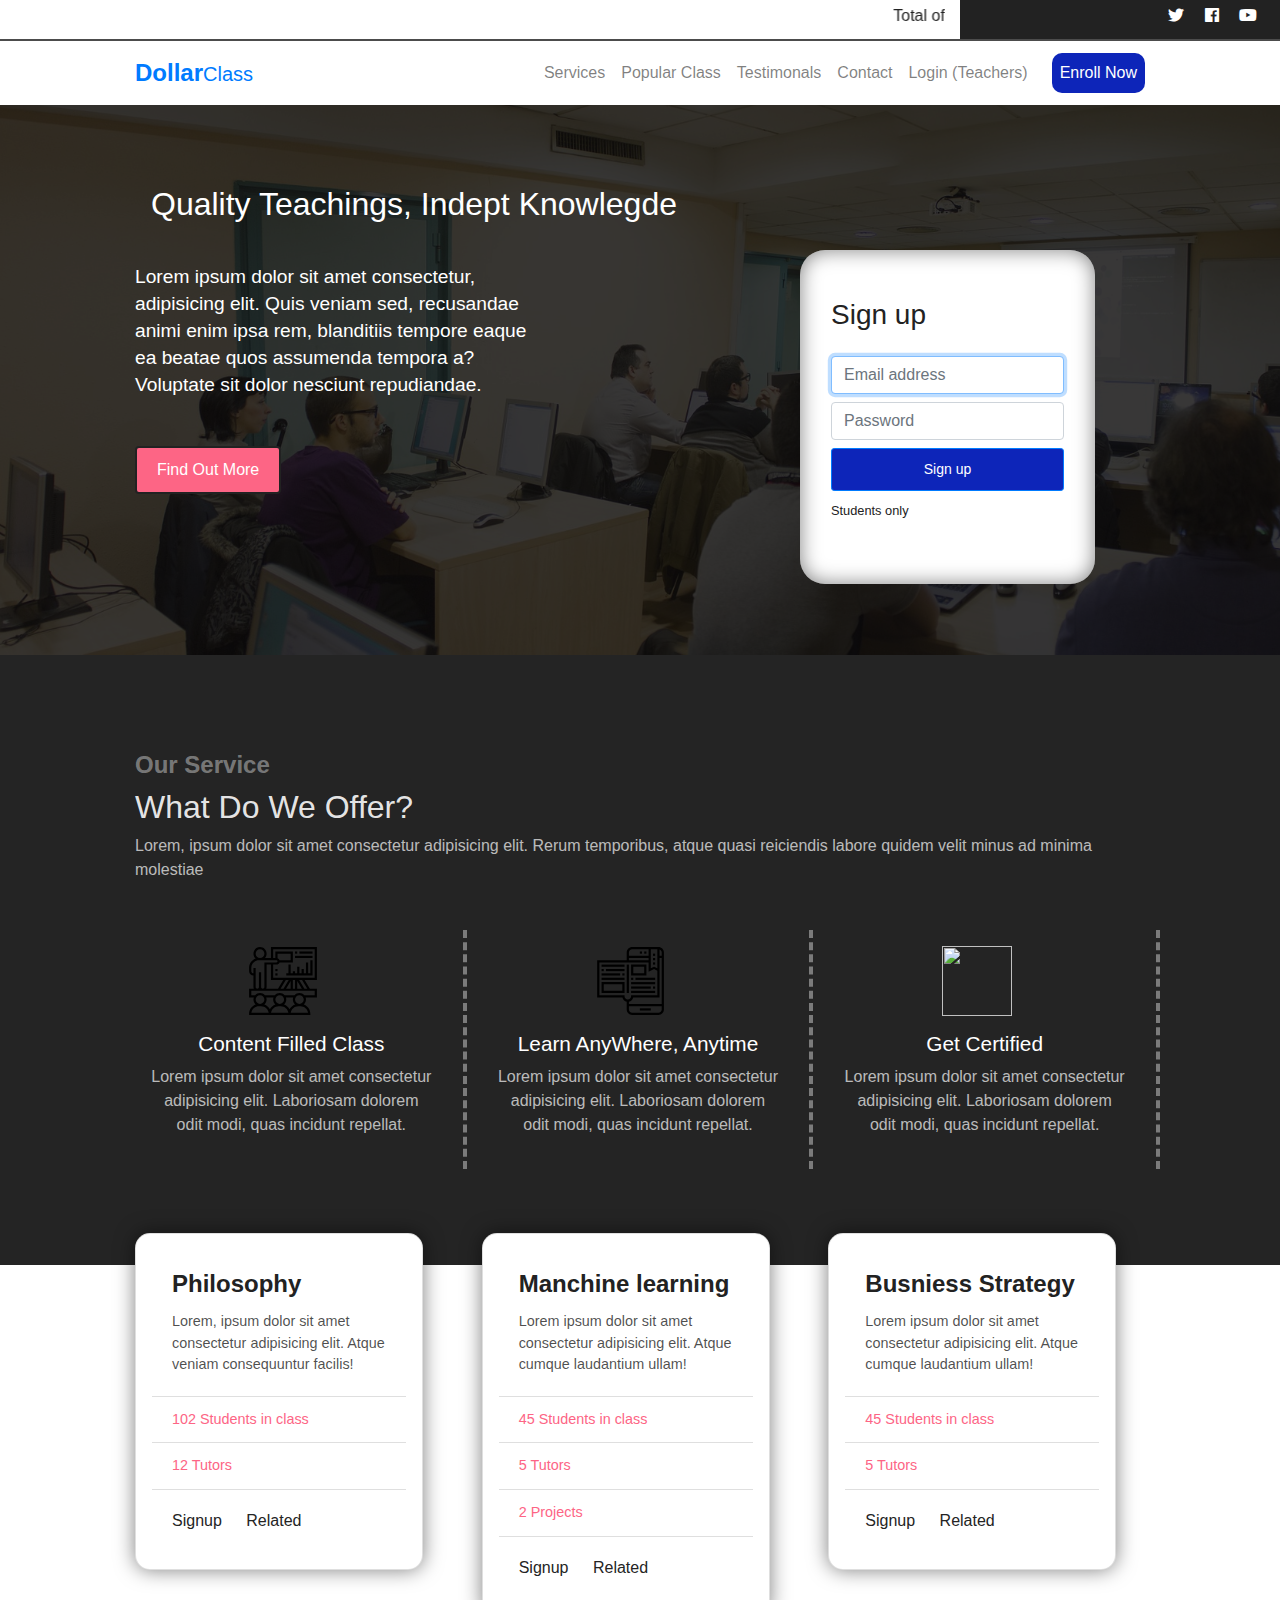
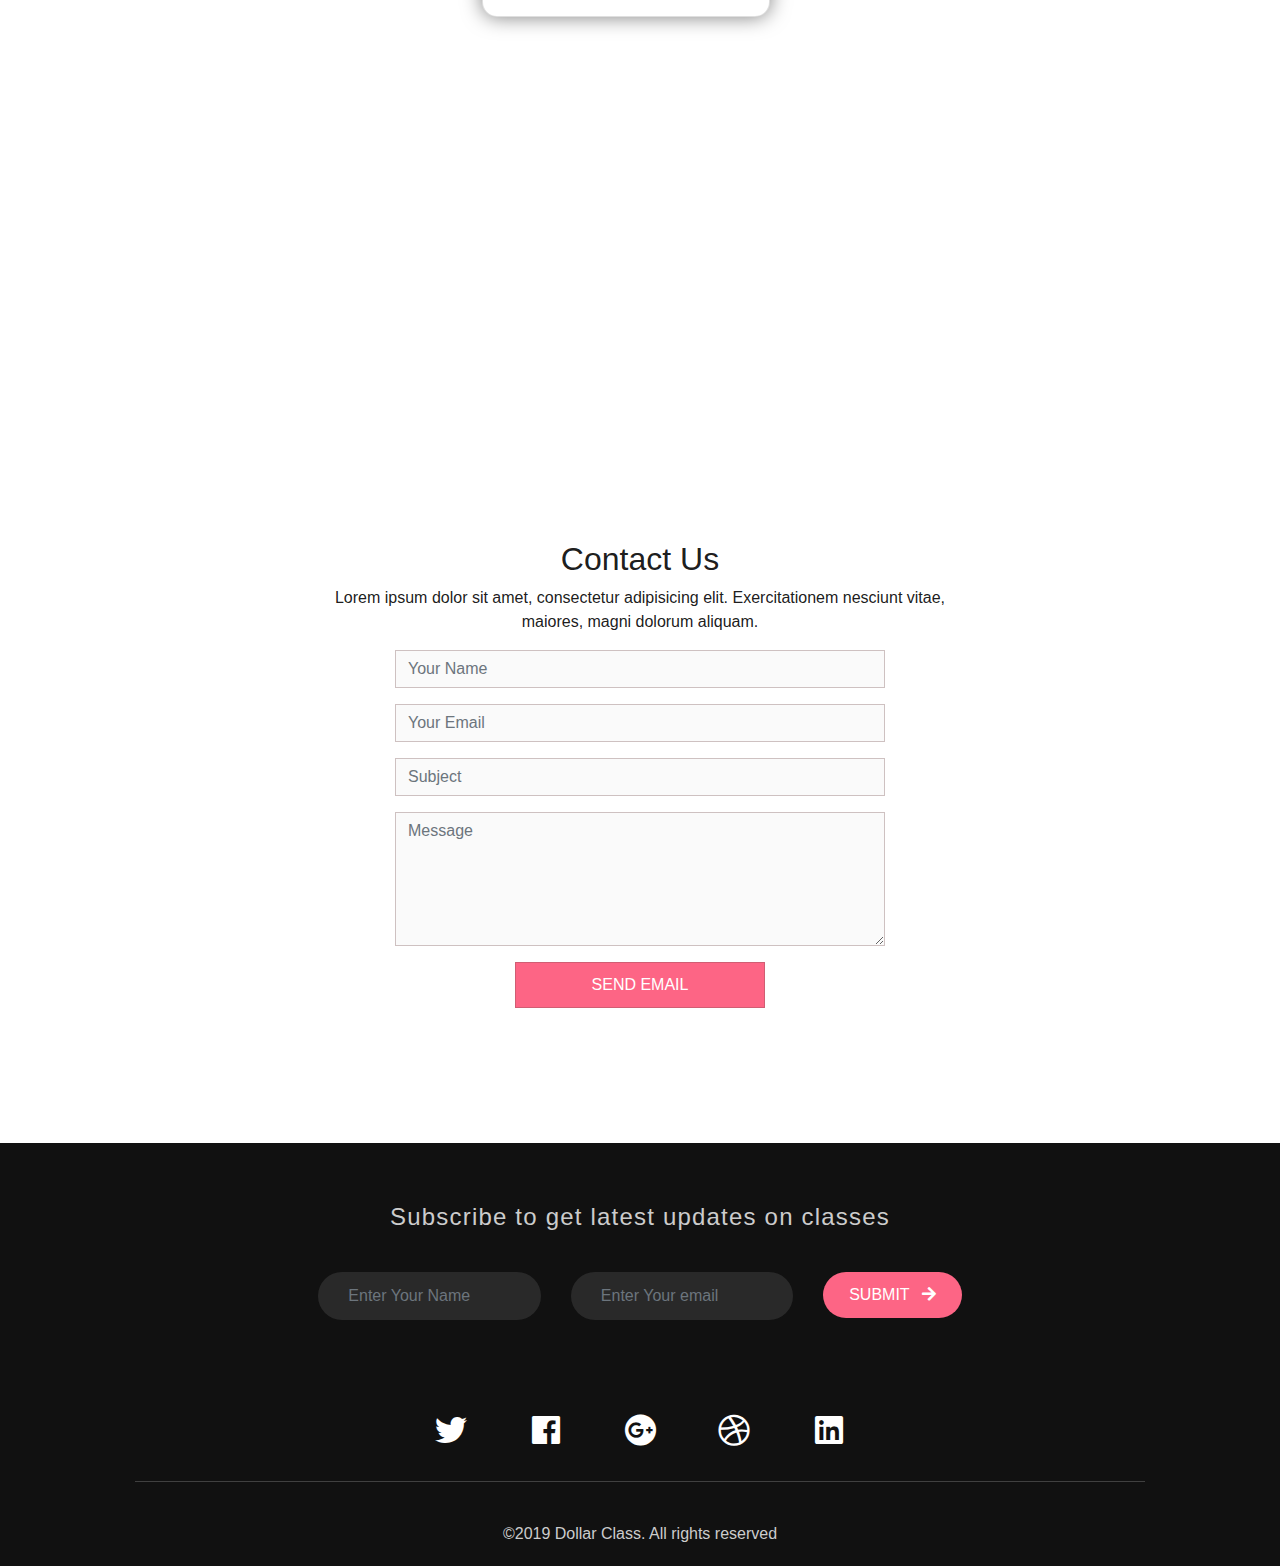
==== index.html @ 54c17128 "Complete" ====
<!DOCTYPE html>
<html lang="en">

<head>
	<meta charset="UTF-8">
	<meta name="viewport" content="width=device-width, initial-scale=1.0">
	<meta http-equiv="X-UA-Compatible" content="ie=edge">
	<title>Team Dollar | Home</title>
	<!-- Font Awesome -->
	<link rel="stylesheet" href="./assets/vendor/fontawesome-free/css/all.min.css">
	<!-- Bootstrap -->
	<link rel="stylesheet" href="./assets/vendor/bootstrap/css/bootstrap.css">
	<!-- Custom Style -->
	<link rel="stylesheet" href="./assets/css/styles.css">
</head>

<body>

	<!-- Feature Section -->
	<div id="features">
		<div class="container-fluid">
			<div class="row">
				<div class="d-none d-md-inline col-md-9 py-1">
					<marquee direction="rtl">
						Total of <span class="figures">1,239,864 </span>students are learning here, you can <a
							href="students/index.php">join</a>
						them.

						Over <span class="figures">100,000</span> Class available on this new yet fast grow Platform
					</marquee>
				</div>
				<div class="d-none d-md-inline col-md-3 text-right features-icons-group py-1">
					<a href="#"><i class="features-icons fab fa-twitter"></i></a>
					<a href="#"><i class="features-icons fab fa-facebook"></i></a>
					<a href="#"> <i class="features-icons fab fa-youtube"></i></a>
				</div>
			</div>
		</div>
	</div>
	<!-- Navigation -->
	<nav id="topMenu" class="navbar navbar-expand-lg py-2 navbar-light fixed-top">
		<div class="container">
			<div class="navbar-brand js-scroll-trigger">
				<a href="#"><b>Dollar</b>Class</a>
			</div>
			<button class="navbar-toggler navbar-toggler-right" type="button" data-toggle="collapse"
				data-target="#topNav" aria-controls="topNav" aria-expanded="false" aria-label="Toggle navigation">
				<span class="navbar-toggler-icon"></span>
			</button>
			<div class="collapse navbar-collapse" id="topNav">
				<ul class="navbar-nav ml-auto my-2 my-lg-0">
					<li class="nav-item">
						<a class="nav-link js-scroll-trigger" href="#features-d">Services</a>
					</li>
					<li class="nav-item">
						<a class="nav-link js-scroll-trigger" href="#class">Popular Class</a>
					</li>
					<li class="nav-item">
						<a class="nav-link js-scroll-trigger" href="#carouselTestim">Testimonals</a>
					</li>
					<li class="nav-item">
						<a class="nav-link js-scroll-trigger" href="#contact">Contact</a>
					</li>
					<li class="nav-item">
						<a class="nav-link js-scroll-trigger" href="./teachers/index.php">Login (Teachers)</a>
					</li>
					<li class="ml-3 nav-item">
						<a class="nav-link js-scroll-trigger btn-enroll" href="./students/index.php">Enroll Now</a>
					</li>
				</ul>
			</div>
		</div>
	</nav>

	<!-- Modal  -->
	<div id="modal">
		<div class="container">
			<h3 class="mb-4"> Sign up </h3>
			<form action="" method="post">
				<label for="inputEmail" class="sr-only">Email address</label>
				<input type="email" id="inputEmail" class="form-control" placeholder="Email address" required autofocus>
				<label for="inputPassword" class="sr-only">Password</label>
				<input type="password" id="inputPassword" class="form-control" placeholder="Password" required>
				<button class="btn btn-sm btn-primary btn-block" type="submit">Sign up</button>
			</form>
			<p class="small" style="margin-top: 10px;">Students only</p>
		</div>
	</div>

	<!-- Big title section -->
	<header id="masthead">
		<div class="bg-color">
			<div class="container h-100">
				<div class="row h-100 align-items-center justify-content-left text-left">
					<div class="col-lg-10 align-self-end">
						<h1 class="text-box text-white">
							Quality Teachings, Indept Knowlegde
						</h1>
					</div>
					<div class="col-lg-8 align-self-baseline">
						<p class="text-white-75 font-weight-light mb-5 typewriter">
							Lorem ipsum dolor sit amet consectetur, adipisicing elit. Quis veniam sed, recusandae animi
							enim ipsa rem, blanditiis tempore eaque ea beatae quos assumenda tempora a? Voluptate sit
							dolor nesciunt repudiandae.
						</p>
						<a class="btn btn-primary btn-xl bg-dark js-scroll-trigger btn-more" href="#about">Find Out
							More</a>
					</div>
				</div>
			</div>
		</div>
	</header>

	<!-- Features -->
	<section id="features-d" class="section">
		<div class="container">
			<h5 class="section-main-header">
				Our Service
			</h5>
			<h3 class="section-header">
				What Do We Offer?
			</h3>
			<p class="section-subheader mb-5">
				Lorem, ipsum dolor sit amet consectetur adipisicing elit. Rerum temporibus, atque quasi reiciendis
				labore quidem velit minus ad minima molestiae
			</p>
		</div>
		<div class="container">
			<div class="row">
				<div class="col-md-4 f-feature">
					<div class="container ">
						<img class="f-img" src="./assets/images/img/svg/016-lecture.svg" alt="">
						<h3 class="f-heading">Content Filled Class</h3>
						<p class="f-details">
							Lorem ipsum dolor sit amet consectetur adipisicing elit. Laboriosam dolorem odit modi, quas
							incidunt repellat.
						</p>
					</div>
				</div>
				<div class="col-md-4 f-feature">
					<div class="container ">
						<img class="f-img" src="./assets/images/img/svg/008-elearning.svg" alt="">
						<h3 class="f-heading">Learn AnyWhere, Anytime</h3>
						<p class="f-details">
							Lorem ipsum dolor sit amet consectetur adipisicing elit. Laboriosam dolorem odit modi, quas
							incidunt repellat.
						</p>
					</div>
				</div>
				<div class="col-md-4 f-feature">
					<div class="container ">
						<img class="f-img" src="./assets/images/img/svg/006-digital.svg" alt="">
						<h3 class="f-heading">Get Certified</h3>
						<p class="f-details">
							Lorem ipsum dolor sit amet consectetur adipisicing elit. Laboriosam dolorem odit modi, quas
							incidunt repellat.
						</p>
					</div>
				</div>
			</div>
		</div>
	</section>

	<!-- Popular Class -->
	<div id="class" class="section">
		<div class="container">
			<div class="row">
				<div class="col-md-4">
					<div class="card">
						
						<div class="card-body">
							<h5 class="card-title">Philosophy</h5>
							<p class="card-text">Lorem, ipsum dolor sit amet consectetur adipisicing elit. Atque veniam
								consequuntur facilis!</p>
						</div>
						<ul class="list-group list-group-flush">
							<li class="list-group-item">102 Students in class</li>
							<li class="list-group-item">12 Tutors</li>
						</ul>
						<div class="card-body">
							<a href="./students/index.php" class="card-link">Signup</a>
							<a href="./students/index.php" class="card-link">Related</a>
						</div>
					</div>
				</div>
				<div class="col-md-4">
					<div class="card">
						
						<div class="card-body">
							<h5 class="card-title">Manchine learning</h5>
							<p class="card-text">Lorem ipsum dolor sit amet consectetur adipisicing elit. Atque cumque
								laudantium ullam!</p>
						</div>
						<ul class="list-group list-group-flush">
							<li class="list-group-item">45 Students in class</li>
							<li class="list-group-item">5 Tutors</li>
							<li class="list-group-item">2 Projects </li>
						</ul>
						<div class="card-body">
							<a href="#" class="card-link">Signup</a>
							<a href="#" class="card-link">Related</a>
						</div>
					</div>
				</div>
				<div class="col-md-4">
					<div class="card">
						<div class="card-body">
							<h5 class="card-title">Busniess Strategy</h5>
							<p class="card-text">Lorem ipsum dolor sit amet consectetur adipisicing elit. Atque cumque
								laudantium ullam!</p>
						</div>
						<ul class="list-group list-group-flush">
							<li class="list-group-item">45 Students in class</li>
							<li class="list-group-item">5 Tutors</li>
						</ul>
						<div class="card-body">
							<a href="./students/index.php" class="card-link">Signup</a>
							<a href="./students/index.php" class="card-link">Related</a>
						</div>
					</div>
				</div>

			</div>
		</div>
	</div>

	<!-- Testimonals -->
	<div id="carouselTestim" class="carousel slide section" data-ride="carousel">
		<div class="carousel-inner">
			<div class="carousel-item active" data-interval="10000">
				<div class="container text-center">
					<h3>Mark Bill</h3>
					<p>Lorem ipsum dolor sit, amet consectetur adipisicing elit. Delectus excepturi fugiat quod alias
						quos
						odit nostrum, recusandae sed accusantium, debitis possimus modi est quam?</p>
					<p>Attended <b>Philosophy</b> class with <b>23 others</b></p>
				</div>
			</div>
			<div class="carousel-item" data-interval="2000">
				<div class="container text-center">
					<h3>Mark Bill</h3>
					<p>Lorem ipsum dolor sit, amet consectetur adipisicing elit. Delectus excepturi fugiat quod alias
						quos
						odit nostrum, recusandae sed accusantium, debitis possimus modi est quam?</p>
					<p>Attended <b>Philosophy</b> class with <b>23 others</b></p>
				</div>
			</div>
			<div class="carousel-item">
				<div class="container text-center">
					<h3>Mark Bill</h3>
					<p>Lorem ipsum dolor sit, amet consectetur adipisicing elit. Delectus excepturi fugiat quod alias
						quos
						odit nostrum, recusandae sed accusantium, debitis possimus modi est quam?</p>
					<p>Attended <b>Philosophy</b> class with <b>23 others</b></p>
				</div>
			</div>
		</div>
		<a class="carousel-control-prev" href="#carouselTestim" role="button" data-slide="prev">
			<span class="carousel-control-prev-icon" aria-hidden="true"></span>
			<span class="sr-only">Previous</span>
		</a>
		<a class="carousel-control-next" href="#carouselTestim" role="button" data-slide="next">
			<span class="carousel-control-next-icon" aria-hidden="true"></span>
			<span class="sr-only">Next</span>
		</a>
	</div>


	<!--Contact-->
	<section id="contact" class="section">
		<div class="container">
			<div class="row flex-column text-center">
				<div class="text-center">
					<h2 class="section-header __black">Contact Us</h2>
					<p class="section-subheader __black">Lorem ipsum dolor sit amet, consectetur adipisicing elit.
						Exercitationem nesciunt vitae,<br> maiores, magni dolorum aliquam.</p>
				</div>
				<div id="sendmessage">Your message has been sent. Thank you!</div>
				<div id="errormessage"></div>
				<form action="" method="post" role="form" class="contactForm">
					<div class="mx-auto col-md-6 col-sm-6 col-xs-12 left">
						<div class="form-group">
							<input type="text" name="name" class="form-control form" id="name" placeholder="Your Name"
								data-rule="minlen:4" data-msg="Please enter at least 4 chars" />
							<div class="validation"></div>
						</div>
						<div class="form-group">
							<input type="email" class="form-control" name="email" id="email" placeholder="Your Email"
								data-rule="email" data-msg="Please enter a valid email" />
							<div class="validation"></div>
						</div>
						<div class="form-group">
							<input type="text" class="form-control" name="subject" id="subject" placeholder="Subject"
								data-rule="minlen:4" data-msg="Please enter at least 8 chars of subject" />
							<div class="validation"></div>
						</div>
					</div>

					<div class="mx-auto col-md-6 col-sm-6 col-xs-12 right">
						<div class="form-group">
							<textarea class="form-control" name="message" rows="5" data-rule="required"
								data-msg="Please write something for us" placeholder="Message"></textarea>
							<div class="validation"></div>
						</div>
					</div>

					<div class="col-xs-12">
						<!-- Button -->
						<button type="submit" id="submit" name="submit"
							class="form contact-form-button light-form-button oswald light">SEND EMAIL</button>
					</div>
				</form>

			</div>
		</div>
	</section>
	<!--/ Contact-->

	<!--Footer-->
	<footer id="footer" class="footer">
		<div class="container text-center">

			<h3>Subscribe to get latest updates on classes</h3>

			<form class="mc-trial row">
				<div class="form-group col-md-3 col-md-offset-2 col-sm-4">
					<div class=" controls">
						<input name="name" placeholder="Enter Your Name" class="form-control" type="text">
					</div>
				</div>
				<!-- End email input -->
				<div class="form-group col-md-3 col-sm-4">
					<div class=" controls">
						<input name="EMAIL" placeholder="Enter Your email" class="form-control" type="email">
					</div>
				</div>
				<!-- End email input -->
				<div class="col-md-2 col-sm-4">
					<p>
						<button name="submit" type="submit" class="btn btn-block btn-submit">
							Submit <i class="fa fa-arrow-right"></i></button>
					</p>
				</div>
			</form>
			<!-- End newsletter-form -->
			<ul class="social-links">
				<li><a href="#link"><i class="fab fa-twitter fa-fw"></i></a></li>
				<li><a href="#link"><i class="fab fa-facebook fa-fw"></i></a></li>
				<li><a href="#link"><i class="fab fa-google-plus fa-fw"></i></a></li>
				<li><a href="#link"><i class="fab fa-dribbble fa-fw"></i></a></li>
				<li><a href="#link"><i class="fab fa-linkedin fa-fw"></i></a></li>
			</ul>
			©2019 Dollar Class. All rights reserved
		</div>
	</footer>
	<!--/ Footer-->

	<script src="./assets/vendor/jquery/jquery.min.js"></script>
	<script src="./assets/vendor/jquery-easing/jquery.easing.min.js"></script>
	<script src="./assets/vendor/bootstrap/js/bootstrap.bundle.js"></script>
	<script src="./assets/script/custom.js"></script>
</body>

</html>
---- assets/vendor/fontawesome-free/css/all.min.css ----
.fa,.fab,.fal,.far,.fas{-moz-osx-font-smoothing:grayscale;-webkit-font-smoothing:antialiased;display:inline-block;font-style:normal;font-variant:normal;text-rendering:auto;line-height:1}.fa-lg{font-size:1.33333em;line-height:.75em;vertical-align:-.0667em}.fa-xs{font-size:.75em}.fa-sm{font-size:.875em}.fa-1x{font-size:1em}.fa-2x{font-size:2em}.fa-3x{font-size:3em}.fa-4x{font-size:4em}.fa-5x{font-size:5em}.fa-6x{font-size:6em}.fa-7x{font-size:7em}.fa-8x{font-size:8em}.fa-9x{font-size:9em}.fa-10x{font-size:10em}.fa-fw{text-align:center;width:1.25em}.fa-ul{list-style-type:none;margin-left:2.5em;padding-left:0}.fa-ul>li{position:relative}.fa-li{left:-2em;position:absolute;text-align:center;width:2em;line-height:inherit}.fa-border{border:.08em solid #eee;border-radius:.1em;padding:.2em .25em .15em}.fa-pull-left{float:left}.fa-pull-right{float:right}.fa.fa-pull-left,.fab.fa-pull-left,.fal.fa-pull-left,.far.fa-pull-left,.fas.fa-pull-left{margin-right:.3em}.fa.fa-pull-right,.fab.fa-pull-right,.fal.fa-pull-right,.far.fa-pull-right,.fas.fa-pull-right{margin-left:.3em}.fa-spin{animation:fa-spin 2s infinite linear}.fa-pulse{animation:fa-spin 1s infinite steps(8)}@keyframes fa-spin{0%{transform:rotate(0deg)}to{transform:rotate(1turn)}}.fa-rotate-90{-ms-filter:"progid:DXImageTransform.Microsoft.BasicImage(rotation=1)";transform:rotate(90deg)}.fa-rotate-180{-ms-filter:"progid:DXImageTransform.Microsoft.BasicImage(rotation=2)";transform:rotate(180deg)}.fa-rotate-270{-ms-filter:"progid:DXImageTransform.Microsoft.BasicImage(rotation=3)";transform:rotate(270deg)}.fa-flip-horizontal{-ms-filter:"progid:DXImageTransform.Microsoft.BasicImage(rotation=0, mirror=1)";transform:scaleX(-1)}.fa-flip-vertical{transform:scaleY(-1)}.fa-flip-both,.fa-flip-horizontal.fa-flip-vertical,.fa-flip-vertical{-ms-filter:"progid:DXImageTransform.Microsoft.BasicImage(rotation=2, mirror=1)"}.fa-flip-both,.fa-flip-horizontal.fa-flip-vertical{transform:scale(-1)}:root .fa-flip-both,:root .fa-flip-horizontal,:root .fa-flip-vertical,:root .fa-rotate-90,:root .fa-rotate-180,:root .fa-rotate-270{filter:none}.fa-stack{display:inline-block;height:2em;line-height:2em;position:relative;vertical-align:middle;width:2.5em}.fa-stack-1x,.fa-stack-2x{left:0;position:absolute;text-align:center;width:100%}.fa-stack-1x{line-height:inherit}.fa-stack-2x{font-size:2em}.fa-inverse{color:#fff}.fa-500px:before{content:"\f26e"}.fa-accessible-icon:before{content:"\f368"}.fa-accusoft:before{content:"\f369"}.fa-acquisitions-incorporated:before{content:"\f6af"}.fa-ad:before{content:"\f641"}.fa-address-book:before{content:"\f2b9"}.fa-address-card:before{content:"\f2bb"}.fa-adjust:before{content:"\f042"}.fa-adn:before{content:"\f170"}.fa-adobe:before{content:"\f778"}.fa-adversal:before{content:"\f36a"}.fa-affiliatetheme:before{content:"\f36b"}.fa-air-freshener:before{content:"\f5d0"}.fa-algolia:before{content:"\f36c"}.fa-align-center:before{content:"\f037"}.fa-align-justify:before{content:"\f039"}.fa-align-left:before{content:"\f036"}.fa-align-right:before{content:"\f038"}.fa-alipay:before{content:"\f642"}.fa-allergies:before{content:"\f461"}.fa-amazon:before{content:"\f270"}.fa-amazon-pay:before{content:"\f42c"}.fa-ambulance:before{content:"\f0f9"}.fa-american-sign-language-interpreting:before{content:"\f2a3"}.fa-amilia:before{content:"\f36d"}.fa-anchor:before{content:"\f13d"}.fa-android:before{content:"\f17b"}.fa-angellist:before{content:"\f209"}.fa-angle-double-down:before{content:"\f103"}.fa-angle-double-left:before{content:"\f100"}.fa-angle-double-right:before{content:"\f101"}.fa-angle-double-up:before{content:"\f102"}.fa-angle-down:before{content:"\f107"}.fa-angle-left:before{content:"\f104"}.fa-angle-right:before{content:"\f105"}.fa-angle-up:before{content:"\f106"}.fa-angry:before{content:"\f556"}.fa-angrycreative:before{content:"\f36e"}.fa-angular:before{content:"\f420"}.fa-ankh:before{content:"\f644"}.fa-app-store:before{content:"\f36f"}.fa-app-store-ios:before{content:"\f370"}.fa-apper:before{content:"\f371"}.fa-apple:before{content:"\f179"}.fa-apple-alt:before{content:"\f5d1"}.fa-apple-pay:before{content:"\f415"}.fa-archive:before{content:"\f187"}.fa-archway:before{content:"\f557"}.fa-arrow-alt-circle-down:before{content:"\f358"}.fa-arrow-alt-circle-left:before{content:"\f359"}.fa-arrow-alt-circle-right:before{content:"\f35a"}.fa-arrow-alt-circle-up:before{content:"\f35b"}.fa-arrow-circle-down:before{content:"\f0ab"}.fa-arrow-circle-left:before{content:"\f0a8"}.fa-arrow-circle-right:before{content:"\f0a9"}.fa-arrow-circle-up:before{content:"\f0aa"}.fa-arrow-down:before{content:"\f063"}.fa-arrow-left:before{content:"\f060"}.fa-arrow-right:before{content:"\f061"}.fa-arrow-up:before{content:"\f062"}.fa-arrows-alt:before{content:"\f0b2"}.fa-arrows-alt-h:before{content:"\f337"}.fa-arrows-alt-v:before{content:"\f338"}.fa-artstation:before{content:"\f77a"}.fa-assistive-listening-systems:before{content:"\f2a2"}.fa-asterisk:before{content:"\f069"}.fa-asymmetrik:before{content:"\f372"}.fa-at:before{content:"\f1fa"}.fa-atlas:before{content:"\f558"}.fa-atlassian:before{content:"\f77b"}.fa-atom:before{content:"\f5d2"}.fa-audible:before{content:"\f373"}.fa-audio-description:before{content:"\f29e"}.fa-autoprefixer:before{content:"\f41c"}.fa-avianex:before{content:"\f374"}.fa-aviato:before{content:"\f421"}.fa-award:before{content:"\f559"}.fa-aws:before{content:"\f375"}.fa-baby:before{content:"\f77c"}.fa-baby-carriage:before{content:"\f77d"}.fa-backspace:before{content:"\f55a"}.fa-backward:before{content:"\f04a"}.fa-bacon:before{content:"\f7e5"}.fa-balance-scale:before{content:"\f24e"}.fa-ban:before{content:"\f05e"}.fa-band-aid:before{content:"\f462"}.fa-bandcamp:before{content:"\f2d5"}.fa-barcode:before{content:"\f02a"}.fa-bars:before{content:"\f0c9"}.fa-baseball-ball:before{content:"\f433"}.fa-basketball-ball:before{content:"\f434"}.fa-bath:before{content:"\f2cd"}.fa-battery-empty:before{content:"\f244"}.fa-battery-full:before{content:"\f240"}.fa-battery-half:before{content:"\f242"}.fa-battery-quarter:before{content:"\f243"}.fa-battery-three-quarters:before{content:"\f241"}.fa-bed:before{content:"\f236"}.fa-beer:before{content:"\f0fc"}.fa-behance:before{content:"\f1b4"}.fa-behance-square:before{content:"\f1b5"}.fa-bell:before{content:"\f0f3"}.fa-bell-slash:before{content:"\f1f6"}.fa-bezier-curve:before{content:"\f55b"}.fa-bible:before{content:"\f647"}.fa-bicycle:before{content:"\f206"}.fa-bimobject:before{content:"\f378"}.fa-binoculars:before{content:"\f1e5"}.fa-biohazard:before{content:"\f780"}.fa-birthday-cake:before{content:"\f1fd"}.fa-bitbucket:before{content:"\f171"}.fa-bitcoin:before{content:"\f379"}.fa-bity:before{content:"\f37a"}.fa-black-tie:before{content:"\f27e"}.fa-blackberry:before{content:"\f37b"}.fa-blender:before{content:"\f517"}.fa-blender-phone:before{content:"\f6b6"}.fa-blind:before{content:"\f29d"}.fa-blog:before{content:"\f781"}.fa-blogger:before{content:"\f37c"}.fa-blogger-b:before{content:"\f37d"}.fa-bluetooth:before{content:"\f293"}.fa-bluetooth-b:before{content:"\f294"}.fa-bold:before{content:"\f032"}.fa-bolt:before{content:"\f0e7"}.fa-bomb:before{content:"\f1e2"}.fa-bone:before{content:"\f5d7"}.fa-bong:before{content:"\f55c"}.fa-book:before{content:"\f02d"}.fa-book-dead:before{content:"\f6b7"}.fa-book-medical:before{content:"\f7e6"}.fa-book-open:before{content:"\f518"}.fa-book-reader:before{content:"\f5da"}.fa-bookmark:before{content:"\f02e"}.fa-bowling-ball:before{content:"\f436"}.fa-box:before{content:"\f466"}.fa-box-open:before{content:"\f49e"}.fa-boxes:before{content:"\f468"}.fa-braille:before{content:"\f2a1"}.fa-brain:before{content:"\f5dc"}.fa-bread-slice:before{content:"\f7ec"}.fa-briefcase:before{content:"\f0b1"}.fa-briefcase-medical:before{content:"\f469"}.fa-broadcast-tower:before{content:"\f519"}.fa-broom:before{content:"\f51a"}.fa-brush:before{content:"\f55d"}.fa-btc:before{content:"\f15a"}.fa-bug:before{content:"\f188"}.fa-building:before{content:"\f1ad"}.fa-bullhorn:before{content:"\f0a1"}.fa-bullseye:before{content:"\f140"}.fa-burn:before{content:"\f46a"}.fa-buromobelexperte:before{content:"\f37f"}.fa-bus:before{content:"\f207"}.fa-bus-alt:before{content:"\f55e"}.fa-business-time:before{content:"\f64a"}.fa-buysellads:before{content:"\f20d"}.fa-calculator:before{content:"\f1ec"}.fa-calendar:before{content:"\f133"}.fa-calendar-alt:before{content:"\f073"}.fa-calendar-check:before{content:"\f274"}.fa-calendar-day:before{content:"\f783"}.fa-calendar-minus:before{content:"\f272"}.fa-calendar-plus:before{content:"\f271"}.fa-calendar-times:before{content:"\f273"}.fa-calendar-week:before{content:"\f784"}.fa-camera:before{content:"\f030"}.fa-camera-retro:before{content:"\f083"}.fa-campground:before{content:"\f6bb"}.fa-canadian-maple-leaf:before{content:"\f785"}.fa-candy-cane:before{content:"\f786"}.fa-cannabis:before{content:"\f55f"}.fa-capsules:before{content:"\f46b"}.fa-car:before{content:"\f1b9"}.fa-car-alt:before{content:"\f5de"}.fa-car-battery:before{content:"\f5df"}.fa-car-crash:before{content:"\f5e1"}.fa-car-side:before{content:"\f5e4"}.fa-caret-down:before{content:"\f0d7"}.fa-caret-left:before{content:"\f0d9"}.fa-caret-right:before{content:"\f0da"}.fa-caret-square-down:before{content:"\f150"}.fa-caret-square-left:before{content:"\f191"}.fa-caret-square-right:before{content:"\f152"}.fa-caret-square-up:before{content:"\f151"}.fa-caret-up:before{content:"\f0d8"}.fa-carrot:before{content:"\f787"}.fa-cart-arrow-down:before{content:"\f218"}.fa-cart-plus:before{content:"\f217"}.fa-cash-register:before{content:"\f788"}.fa-cat:before{content:"\f6be"}.fa-cc-amazon-pay:before{content:"\f42d"}.fa-cc-amex:before{content:"\f1f3"}.fa-cc-apple-pay:before{content:"\f416"}.fa-cc-diners-club:before{content:"\f24c"}.fa-cc-discover:before{content:"\f1f2"}.fa-cc-jcb:before{content:"\f24b"}.fa-cc-mastercard:before{content:"\f1f1"}.fa-cc-paypal:before{content:"\f1f4"}.fa-cc-stripe:before{content:"\f1f5"}.fa-cc-visa:before{content:"\f1f0"}.fa-centercode:before{content:"\f380"}.fa-centos:before{content:"\f789"}.fa-certificate:before{content:"\f0a3"}.fa-chair:before{content:"\f6c0"}.fa-chalkboard:before{content:"\f51b"}.fa-chalkboard-teacher:before{content:"\f51c"}.fa-charging-station:before{content:"\f5e7"}.fa-chart-area:before{content:"\f1fe"}.fa-chart-bar:before{content:"\f080"}.fa-chart-line:before{content:"\f201"}.fa-chart-pie:before{content:"\f200"}.fa-check:before{content:"\f00c"}.fa-check-circle:before{content:"\f058"}.fa-check-double:before{content:"\f560"}.fa-check-square:before{content:"\f14a"}.fa-cheese:before{content:"\f7ef"}.fa-chess:before{content:"\f439"}.fa-chess-bishop:before{content:"\f43a"}.fa-chess-board:before{content:"\f43c"}.fa-chess-king:before{content:"\f43f"}.fa-chess-knight:before{content:"\f441"}.fa-chess-pawn:before{content:"\f443"}.fa-chess-queen:before{content:"\f445"}.fa-chess-rook:before{content:"\f447"}.fa-chevron-circle-down:before{content:"\f13a"}.fa-chevron-circle-left:before{content:"\f137"}.fa-chevron-circle-right:before{content:"\f138"}.fa-chevron-circle-up:before{content:"\f139"}.fa-chevron-down:before{content:"\f078"}.fa-chevron-left:before{content:"\f053"}.fa-chevron-right:before{content:"\f054"}.fa-chevron-up:before{content:"\f077"}.fa-child:before{content:"\f1ae"}.fa-chrome:before{content:"\f268"}.fa-church:before{content:"\f51d"}.fa-circle:before{content:"\f111"}.fa-circle-notch:before{content:"\f1ce"}.fa-city:before{content:"\f64f"}.fa-clinic-medical:before{content:"\f7f2"}.fa-clipboard:before{content:"\f328"}.fa-clipboard-check:before{content:"\f46c"}.fa-clipboard-list:before{content:"\f46d"}.fa-clock:before{content:"\f017"}.fa-clone:before{content:"\f24d"}.fa-closed-captioning:before{content:"\f20a"}.fa-cloud:before{content:"\f0c2"}.fa-cloud-download-alt:before{content:"\f381"}.fa-cloud-meatball:before{content:"\f73b"}.fa-cloud-moon:before{content:"\f6c3"}.fa-cloud-moon-rain:before{content:"\f73c"}.fa-cloud-rain:before{content:"\f73d"}.fa-cloud-showers-heavy:before{content:"\f740"}.fa-cloud-sun:before{content:"\f6c4"}.fa-cloud-sun-rain:before{content:"\f743"}.fa-cloud-upload-alt:before{content:"\f382"}.fa-cloudscale:before{content:"\f383"}.fa-cloudsmith:before{content:"\f384"}.fa-cloudversify:before{content:"\f385"}.fa-cocktail:before{content:"\f561"}.fa-code:before{content:"\f121"}.fa-code-branch:before{content:"\f126"}.fa-codepen:before{content:"\f1cb"}.fa-codiepie:before{content:"\f284"}.fa-coffee:before{content:"\f0f4"}.fa-cog:before{content:"\f013"}.fa-cogs:before{content:"\f085"}.fa-coins:before{content:"\f51e"}.fa-columns:before{content:"\f0db"}.fa-comment:before{content:"\f075"}.fa-comment-alt:before{content:"\f27a"}.fa-comment-dollar:before{content:"\f651"}.fa-comment-dots:before{content:"\f4ad"}.fa-comment-medical:before{content:"\f7f5"}.fa-comment-slash:before{content:"\f4b3"}.fa-comments:before{content:"\f086"}.fa-comments-dollar:before{content:"\f653"}.fa-compact-disc:before{content:"\f51f"}.fa-compass:before{content:"\f14e"}.fa-compress:before{content:"\f066"}.fa-compress-arrows-alt:before{content:"\f78c"}.fa-concierge-bell:before{content:"\f562"}.fa-confluence:before{content:"\f78d"}.fa-connectdevelop:before{content:"\f20e"}.fa-contao:before{content:"\f26d"}.fa-cookie:before{content:"\f563"}.fa-cookie-bite:before{content:"\f564"}.fa-copy:before{content:"\f0c5"}.fa-copyright:before{content:"\f1f9"}.fa-couch:before{content:"\f4b8"}.fa-cpanel:before{content:"\f388"}.fa-creative-commons:before{content:"\f25e"}.fa-creative-commons-by:before{content:"\f4e7"}.fa-creative-commons-nc:before{content:"\f4e8"}.fa-creative-commons-nc-eu:before{content:"\f4e9"}.fa-creative-commons-nc-jp:before{content:"\f4ea"}.fa-creative-commons-nd:before{content:"\f4eb"}.fa-creative-commons-pd:before{content:"\f4ec"}.fa-creative-commons-pd-alt:before{content:"\f4ed"}.fa-creative-commons-remix:before{content:"\f4ee"}.fa-creative-commons-sa:before{content:"\f4ef"}.fa-creative-commons-sampling:before{content:"\f4f0"}.fa-creative-commons-sampling-plus:before{content:"\f4f1"}.fa-creative-commons-share:before{content:"\f4f2"}.fa-creative-commons-zero:before{content:"\f4f3"}.fa-credit-card:before{content:"\f09d"}.fa-critical-role:before{content:"\f6c9"}.fa-crop:before{content:"\f125"}.fa-crop-alt:before{content:"\f565"}.fa-cross:before{content:"\f654"}.fa-crosshairs:before{content:"\f05b"}.fa-crow:before{content:"\f520"}.fa-crown:before{content:"\f521"}.fa-crutch:before{content:"\f7f7"}.fa-css3:before{content:"\f13c"}.fa-css3-alt:before{content:"\f38b"}.fa-cube:before{content:"\f1b2"}.fa-cubes:before{content:"\f1b3"}.fa-cut:before{content:"\f0c4"}.fa-cuttlefish:before{content:"\f38c"}.fa-d-and-d:before{content:"\f38d"}.fa-d-and-d-beyond:before{content:"\f6ca"}.fa-dashcube:before{content:"\f210"}.fa-database:before{content:"\f1c0"}.fa-deaf:before{content:"\f2a4"}.fa-delicious:before{content:"\f1a5"}.fa-democrat:before{content:"\f747"}.fa-deploydog:before{content:"\f38e"}.fa-deskpro:before{content:"\f38f"}.fa-desktop:before{content:"\f108"}.fa-dev:before{content:"\f6cc"}.fa-deviantart:before{content:"\f1bd"}.fa-dharmachakra:before{content:"\f655"}.fa-dhl:before{content:"\f790"}.fa-diagnoses:before{content:"\f470"}.fa-diaspora:before{content:"\f791"}.fa-dice:before{content:"\f522"}.fa-dice-d20:before{content:"\f6cf"}.fa-dice-d6:before{content:"\f6d1"}.fa-dice-five:before{content:"\f523"}.fa-dice-four:before{content:"\f524"}.fa-dice-one:before{content:"\f525"}.fa-dice-six:before{content:"\f526"}.fa-dice-three:before{content:"\f527"}.fa-dice-two:before{content:"\f528"}.fa-digg:before{content:"\f1a6"}.fa-digital-ocean:before{content:"\f391"}.fa-digital-tachograph:before{content:"\f566"}.fa-directions:before{content:"\f5eb"}.fa-discord:before{content:"\f392"}.fa-discourse:before{content:"\f393"}.fa-divide:before{content:"\f529"}.fa-dizzy:before{content:"\f567"}.fa-dna:before{content:"\f471"}.fa-dochub:before{content:"\f394"}.fa-docker:before{content:"\f395"}.fa-dog:before{content:"\f6d3"}.fa-dollar-sign:before{content:"\f155"}.fa-dolly:before{content:"\f472"}.fa-dolly-flatbed:before{content:"\f474"}.fa-donate:before{content:"\f4b9"}.fa-door-closed:before{content:"\f52a"}.fa-door-open:before{content:"\f52b"}.fa-dot-circle:before{content:"\f192"}.fa-dove:before{content:"\f4ba"}.fa-download:before{content:"\f019"}.fa-draft2digital:before{content:"\f396"}.fa-drafting-compass:before{content:"\f568"}.fa-dragon:before{content:"\f6d5"}.fa-draw-polygon:before{content:"\f5ee"}.fa-dribbble:before{content:"\f17d"}.fa-dribbble-square:before{content:"\f397"}.fa-dropbox:before{content:"\f16b"}.fa-drum:before{content:"\f569"}.fa-drum-steelpan:before{content:"\f56a"}.fa-drumstick-bite:before{content:"\f6d7"}.fa-drupal:before{content:"\f1a9"}.fa-dumbbell:before{content:"\f44b"}.fa-dumpster:before{content:"\f793"}.fa-dumpster-fire:before{content:"\f794"}.fa-dungeon:before{content:"\f6d9"}.fa-dyalog:before{content:"\f399"}.fa-earlybirds:before{content:"\f39a"}.fa-ebay:before{content:"\f4f4"}.fa-edge:before{content:"\f282"}.fa-edit:before{content:"\f044"}.fa-egg:before{content:"\f7fb"}.fa-eject:before{content:"\f052"}.fa-elementor:before{content:"\f430"}.fa-ellipsis-h:before{content:"\f141"}.fa-ellipsis-v:before{content:"\f142"}.fa-ello:before{content:"\f5f1"}.fa-ember:before{content:"\f423"}.fa-empire:before{content:"\f1d1"}.fa-envelope:before{content:"\f0e0"}.fa-envelope-open:before{content:"\f2b6"}.fa-envelope-open-text:before{content:"\f658"}.fa-envelope-square:before{content:"\f199"}.fa-envira:before{content:"\f299"}.fa-equals:before{content:"\f52c"}.fa-eraser:before{content:"\f12d"}.fa-erlang:before{content:"\f39d"}.fa-ethereum:before{content:"\f42e"}.fa-ethernet:before{content:"\f796"}.fa-etsy:before{content:"\f2d7"}.fa-euro-sign:before{content:"\f153"}.fa-exchange-alt:before{content:"\f362"}.fa-exclamation:before{content:"\f12a"}.fa-exclamation-circle:before{content:"\f06a"}.fa-exclamation-triangle:before{content:"\f071"}.fa-expand:before{content:"\f065"}.fa-expand-arrows-alt:before{content:"\f31e"}.fa-expeditedssl:before{content:"\f23e"}.fa-external-link-alt:before{content:"\f35d"}.fa-external-link-square-alt:before{content:"\f360"}.fa-eye:before{content:"\f06e"}.fa-eye-dropper:before{content:"\f1fb"}.fa-eye-slash:before{content:"\f070"}.fa-facebook:before{content:"\f09a"}.fa-facebook-f:before{content:"\f39e"}.fa-facebook-messenger:before{content:"\f39f"}.fa-facebook-square:before{content:"\f082"}.fa-fantasy-flight-games:before{content:"\f6dc"}.fa-fast-backward:before{content:"\f049"}.fa-fast-forward:before{content:"\f050"}.fa-fax:before{content:"\f1ac"}.fa-feather:before{content:"\f52d"}.fa-feather-alt:before{content:"\f56b"}.fa-fedex:before{content:"\f797"}.fa-fedora:before{content:"\f798"}.fa-female:before{content:"\f182"}.fa-fighter-jet:before{content:"\f0fb"}.fa-figma:before{content:"\f799"}.fa-file:before{content:"\f15b"}.fa-file-alt:before{content:"\f15c"}.fa-file-archive:before{content:"\f1c6"}.fa-file-audio:before{content:"\f1c7"}.fa-file-code:before{content:"\f1c9"}.fa-file-contract:before{content:"\f56c"}.fa-file-csv:before{content:"\f6dd"}.fa-file-download:before{content:"\f56d"}.fa-file-excel:before{content:"\f1c3"}.fa-file-export:before{content:"\f56e"}.fa-file-image:before{content:"\f1c5"}.fa-file-import:before{content:"\f56f"}.fa-file-invoice:before{content:"\f570"}.fa-file-invoice-dollar:before{content:"\f571"}.fa-file-medical:before{content:"\f477"}.fa-file-medical-alt:before{content:"\f478"}.fa-file-pdf:before{content:"\f1c1"}.fa-file-powerpoint:before{content:"\f1c4"}.fa-file-prescription:before{content:"\f572"}.fa-file-signature:before{content:"\f573"}.fa-file-upload:before{content:"\f574"}.fa-file-video:before{content:"\f1c8"}.fa-file-word:before{content:"\f1c2"}.fa-fill:before{content:"\f575"}.fa-fill-drip:before{content:"\f576"}.fa-film:before{content:"\f008"}.fa-filter:before{content:"\f0b0"}.fa-fingerprint:before{content:"\f577"}.fa-fire:before{content:"\f06d"}.fa-fire-alt:before{content:"\f7e4"}.fa-fire-extinguisher:before{content:"\f134"}.fa-firefox:before{content:"\f269"}.fa-first-aid:before{content:"\f479"}.fa-first-order:before{content:"\f2b0"}.fa-first-order-alt:before{content:"\f50a"}.fa-firstdraft:before{content:"\f3a1"}.fa-fish:before{content:"\f578"}.fa-fist-raised:before{content:"\f6de"}.fa-flag:before{content:"\f024"}.fa-flag-checkered:before{content:"\f11e"}.fa-flag-usa:before{content:"\f74d"}.fa-flask:before{content:"\f0c3"}.fa-flickr:before{content:"\f16e"}.fa-flipboard:before{content:"\f44d"}.fa-flushed:before{content:"\f579"}.fa-fly:before{content:"\f417"}.fa-folder:before{content:"\f07b"}.fa-folder-minus:before{content:"\f65d"}.fa-folder-open:before{content:"\f07c"}.fa-folder-plus:before{content:"\f65e"}.fa-font:before{content:"\f031"}.fa-font-awesome:before{content:"\f2b4"}.fa-font-awesome-alt:before{content:"\f35c"}.fa-font-awesome-flag:before{content:"\f425"}.fa-font-awesome-logo-full:before{content:"\f4e6"}.fa-fonticons:before{content:"\f280"}.fa-fonticons-fi:before{content:"\f3a2"}.fa-football-ball:before{content:"\f44e"}.fa-fort-awesome:before{content:"\f286"}.fa-fort-awesome-alt:before{content:"\f3a3"}.fa-forumbee:before{content:"\f211"}.fa-forward:before{content:"\f04e"}.fa-foursquare:before{content:"\f180"}.fa-free-code-camp:before{content:"\f2c5"}.fa-freebsd:before{content:"\f3a4"}.fa-frog:before{content:"\f52e"}.fa-frown:before{content:"\f119"}.fa-frown-open:before{content:"\f57a"}.fa-fulcrum:before{content:"\f50b"}.fa-funnel-dollar:before{content:"\f662"}.fa-futbol:before{content:"\f1e3"}.fa-galactic-republic:before{content:"\f50c"}.fa-galactic-senate:before{content:"\f50d"}.fa-gamepad:before{content:"\f11b"}.fa-gas-pump:before{content:"\f52f"}.fa-gavel:before{content:"\f0e3"}.fa-gem:before{content:"\f3a5"}.fa-genderless:before{content:"\f22d"}.fa-get-pocket:before{content:"\f265"}.fa-gg:before{content:"\f260"}.fa-gg-circle:before{content:"\f261"}.fa-ghost:before{content:"\f6e2"}.fa-gift:before{content:"\f06b"}.fa-gifts:before{content:"\f79c"}.fa-git:before{content:"\f1d3"}.fa-git-square:before{content:"\f1d2"}.fa-github:before{content:"\f09b"}.fa-github-alt:before{content:"\f113"}.fa-github-square:before{content:"\f092"}.fa-gitkraken:before{content:"\f3a6"}.fa-gitlab:before{content:"\f296"}.fa-gitter:before{content:"\f426"}.fa-glass-cheers:before{content:"\f79f"}.fa-glass-martini:before{content:"\f000"}.fa-glass-martini-alt:before{content:"\f57b"}.fa-glass-whiskey:before{content:"\f7a0"}.fa-glasses:before{content:"\f530"}.fa-glide:before{content:"\f2a5"}.fa-glide-g:before{content:"\f2a6"}.fa-globe:before{content:"\f0ac"}.fa-globe-africa:before{content:"\f57c"}.fa-globe-americas:before{content:"\f57d"}.fa-globe-asia:before{content:"\f57e"}.fa-globe-europe:before{content:"\f7a2"}.fa-gofore:before{content:"\f3a7"}.fa-golf-ball:before{content:"\f450"}.fa-goodreads:before{content:"\f3a8"}.fa-goodreads-g:before{content:"\f3a9"}.fa-google:before{content:"\f1a0"}.fa-google-drive:before{content:"\f3aa"}.fa-google-play:before{content:"\f3ab"}.fa-google-plus:before{content:"\f2b3"}.fa-google-plus-g:before{content:"\f0d5"}.fa-google-plus-square:before{content:"\f0d4"}.fa-google-wallet:before{content:"\f1ee"}.fa-gopuram:before{content:"\f664"}.fa-graduation-cap:before{content:"\f19d"}.fa-gratipay:before{content:"\f184"}.fa-grav:before{content:"\f2d6"}.fa-greater-than:before{content:"\f531"}.fa-greater-than-equal:before{content:"\f532"}.fa-grimace:before{content:"\f57f"}.fa-grin:before{content:"\f580"}.fa-grin-alt:before{content:"\f581"}.fa-grin-beam:before{content:"\f582"}.fa-grin-beam-sweat:before{content:"\f583"}.fa-grin-hearts:before{content:"\f584"}.fa-grin-squint:before{content:"\f585"}.fa-grin-squint-tears:before{content:"\f586"}.fa-grin-stars:before{content:"\f587"}.fa-grin-tears:before{content:"\f588"}.fa-grin-tongue:before{content:"\f589"}.fa-grin-tongue-squint:before{content:"\f58a"}.fa-grin-tongue-wink:before{content:"\f58b"}.fa-grin-wink:before{content:"\f58c"}.fa-grip-horizontal:before{content:"\f58d"}.fa-grip-lines:before{content:"\f7a4"}.fa-grip-lines-vertical:before{content:"\f7a5"}.fa-grip-vertical:before{content:"\f58e"}.fa-gripfire:before{content:"\f3ac"}.fa-grunt:before{content:"\f3ad"}.fa-guitar:before{content:"\f7a6"}.fa-gulp:before{content:"\f3ae"}.fa-h-square:before{content:"\f0fd"}.fa-hacker-news:before{content:"\f1d4"}.fa-hacker-news-square:before{content:"\f3af"}.fa-hackerrank:before{content:"\f5f7"}.fa-hamburger:before{content:"\f805"}.fa-hammer:before{content:"\f6e3"}.fa-hamsa:before{content:"\f665"}.fa-hand-holding:before{content:"\f4bd"}.fa-hand-holding-heart:before{content:"\f4be"}.fa-hand-holding-usd:before{content:"\f4c0"}.fa-hand-lizard:before{content:"\f258"}.fa-hand-middle-finger:before{content:"\f806"}.fa-hand-paper:before{content:"\f256"}.fa-hand-peace:before{content:"\f25b"}.fa-hand-point-down:before{content:"\f0a7"}.fa-hand-point-left:before{content:"\f0a5"}.fa-hand-point-right:before{content:"\f0a4"}.fa-hand-point-up:before{content:"\f0a6"}.fa-hand-pointer:before{content:"\f25a"}.fa-hand-rock:before{content:"\f255"}.fa-hand-scissors:before{content:"\f257"}.fa-hand-spock:before{content:"\f259"}.fa-hands:before{content:"\f4c2"}.fa-hands-helping:before{content:"\f4c4"}.fa-handshake:before{content:"\f2b5"}.fa-hanukiah:before{content:"\f6e6"}.fa-hard-hat:before{content:"\f807"}.fa-hashtag:before{content:"\f292"}.fa-hat-wizard:before{content:"\f6e8"}.fa-haykal:before{content:"\f666"}.fa-hdd:before{content:"\f0a0"}.fa-heading:before{content:"\f1dc"}.fa-headphones:before{content:"\f025"}.fa-headphones-alt:before{content:"\f58f"}.fa-headset:before{content:"\f590"}.fa-heart:before{content:"\f004"}.fa-heart-broken:before{content:"\f7a9"}.fa-heartbeat:before{content:"\f21e"}.fa-helicopter:before{content:"\f533"}.fa-highlighter:before{content:"\f591"}.fa-hiking:before{content:"\f6ec"}.fa-hippo:before{content:"\f6ed"}.fa-hips:before{content:"\f452"}.fa-hire-a-helper:before{content:"\f3b0"}.fa-history:before{content:"\f1da"}.fa-hockey-puck:before{content:"\f453"}.fa-holly-berry:before{content:"\f7aa"}.fa-home:before{content:"\f015"}.fa-hooli:before{content:"\f427"}.fa-hornbill:before{content:"\f592"}.fa-horse:before{content:"\f6f0"}.fa-horse-head:before{content:"\f7ab"}.fa-hospital:before{content:"\f0f8"}.fa-hospital-alt:before{content:"\f47d"}.fa-hospital-symbol:before{content:"\f47e"}.fa-hot-tub:before{content:"\f593"}.fa-hotdog:before{content:"\f80f"}.fa-hotel:before{content:"\f594"}.fa-hotjar:before{content:"\f3b1"}.fa-hourglass:before{content:"\f254"}.fa-hourglass-end:before{content:"\f253"}.fa-hourglass-half:before{content:"\f252"}.fa-hourglass-start:before{content:"\f251"}.fa-house-damage:before{content:"\f6f1"}.fa-houzz:before{content:"\f27c"}.fa-hryvnia:before{content:"\f6f2"}.fa-html5:before{content:"\f13b"}.fa-hubspot:before{content:"\f3b2"}.fa-i-cursor:before{content:"\f246"}.fa-ice-cream:before{content:"\f810"}.fa-icicles:before{content:"\f7ad"}.fa-id-badge:before{content:"\f2c1"}.fa-id-card:before{content:"\f2c2"}.fa-id-card-alt:before{content:"\f47f"}.fa-igloo:before{content:"\f7ae"}.fa-image:before{content:"\f03e"}.fa-images:before{content:"\f302"}.fa-imdb:before{content:"\f2d8"}.fa-inbox:before{content:"\f01c"}.fa-indent:before{content:"\f03c"}.fa-industry:before{content:"\f275"}.fa-infinity:before{content:"\f534"}.fa-info:before{content:"\f129"}.fa-info-circle:before{content:"\f05a"}.fa-instagram:before{content:"\f16d"}.fa-intercom:before{content:"\f7af"}.fa-internet-explorer:before{content:"\f26b"}.fa-invision:before{content:"\f7b0"}.fa-ioxhost:before{content:"\f208"}.fa-italic:before{content:"\f033"}.fa-itunes:before{content:"\f3b4"}.fa-itunes-note:before{content:"\f3b5"}.fa-java:before{content:"\f4e4"}.fa-jedi:before{content:"\f669"}.fa-jedi-order:before{content:"\f50e"}.fa-jenkins:before{content:"\f3b6"}.fa-jira:before{content:"\f7b1"}.fa-joget:before{content:"\f3b7"}.fa-joint:before{content:"\f595"}.fa-joomla:before{content:"\f1aa"}.fa-journal-whills:before{content:"\f66a"}.fa-js:before{content:"\f3b8"}.fa-js-square:before{content:"\f3b9"}.fa-jsfiddle:before{content:"\f1cc"}.fa-kaaba:before{content:"\f66b"}.fa-kaggle:before{content:"\f5fa"}.fa-key:before{content:"\f084"}.fa-keybase:before{content:"\f4f5"}.fa-keyboard:before{content:"\f11c"}.fa-keycdn:before{content:"\f3ba"}.fa-khanda:before{content:"\f66d"}.fa-kickstarter:before{content:"\f3bb"}.fa-kickstarter-k:before{content:"\f3bc"}.fa-kiss:before{content:"\f596"}.fa-kiss-beam:before{content:"\f597"}.fa-kiss-wink-heart:before{content:"\f598"}.fa-kiwi-bird:before{content:"\f535"}.fa-korvue:before{content:"\f42f"}.fa-landmark:before{content:"\f66f"}.fa-language:before{content:"\f1ab"}.fa-laptop:before{content:"\f109"}.fa-laptop-code:before{content:"\f5fc"}.fa-laptop-medical:before{content:"\f812"}.fa-laravel:before{content:"\f3bd"}.fa-lastfm:before{content:"\f202"}.fa-lastfm-square:before{content:"\f203"}.fa-laugh:before{content:"\f599"}.fa-laugh-beam:before{content:"\f59a"}.fa-laugh-squint:before{content:"\f59b"}.fa-laugh-wink:before{content:"\f59c"}.fa-layer-group:before{content:"\f5fd"}.fa-leaf:before{content:"\f06c"}.fa-leanpub:before{content:"\f212"}.fa-lemon:before{content:"\f094"}.fa-less:before{content:"\f41d"}.fa-less-than:before{content:"\f536"}.fa-less-than-equal:before{content:"\f537"}.fa-level-down-alt:before{content:"\f3be"}.fa-level-up-alt:before{content:"\f3bf"}.fa-life-ring:before{content:"\f1cd"}.fa-lightbulb:before{content:"\f0eb"}.fa-line:before{content:"\f3c0"}.fa-link:before{content:"\f0c1"}.fa-linkedin:before{content:"\f08c"}.fa-linkedin-in:before{content:"\f0e1"}.fa-linode:before{content:"\f2b8"}.fa-linux:before{content:"\f17c"}.fa-lira-sign:before{content:"\f195"}.fa-list:before{content:"\f03a"}.fa-list-alt:before{content:"\f022"}.fa-list-ol:before{content:"\f0cb"}.fa-list-ul:before{content:"\f0ca"}.fa-location-arrow:before{content:"\f124"}.fa-lock:before{content:"\f023"}.fa-lock-open:before{content:"\f3c1"}.fa-long-arrow-alt-down:before{content:"\f309"}.fa-long-arrow-alt-left:before{content:"\f30a"}.fa-long-arrow-alt-right:before{content:"\f30b"}.fa-long-arrow-alt-up:before{content:"\f30c"}.fa-low-vision:before{content:"\f2a8"}.fa-luggage-cart:before{content:"\f59d"}.fa-lyft:before{content:"\f3c3"}.fa-magento:before{content:"\f3c4"}.fa-magic:before{content:"\f0d0"}.fa-magnet:before{content:"\f076"}.fa-mail-bulk:before{content:"\f674"}.fa-mailchimp:before{content:"\f59e"}.fa-male:before{content:"\f183"}.fa-mandalorian:before{content:"\f50f"}.fa-map:before{content:"\f279"}.fa-map-marked:before{content:"\f59f"}.fa-map-marked-alt:before{content:"\f5a0"}.fa-map-marker:before{content:"\f041"}.fa-map-marker-alt:before{content:"\f3c5"}.fa-map-pin:before{content:"\f276"}.fa-map-signs:before{content:"\f277"}.fa-markdown:before{content:"\f60f"}.fa-marker:before{content:"\f5a1"}.fa-mars:before{content:"\f222"}.fa-mars-double:before{content:"\f227"}.fa-mars-stroke:before{content:"\f229"}.fa-mars-stroke-h:before{content:"\f22b"}.fa-mars-stroke-v:before{content:"\f22a"}.fa-mask:before{content:"\f6fa"}.fa-mastodon:before{content:"\f4f6"}.fa-maxcdn:before{content:"\f136"}.fa-medal:before{content:"\f5a2"}.fa-medapps:before{content:"\f3c6"}.fa-medium:before{content:"\f23a"}.fa-medium-m:before{content:"\f3c7"}.fa-medkit:before{content:"\f0fa"}.fa-medrt:before{content:"\f3c8"}.fa-meetup:before{content:"\f2e0"}.fa-megaport:before{content:"\f5a3"}.fa-meh:before{content:"\f11a"}.fa-meh-blank:before{content:"\f5a4"}.fa-meh-rolling-eyes:before{content:"\f5a5"}.fa-memory:before{content:"\f538"}.fa-mendeley:before{content:"\f7b3"}.fa-menorah:before{content:"\f676"}.fa-mercury:before{content:"\f223"}.fa-meteor:before{content:"\f753"}.fa-microchip:before{content:"\f2db"}.fa-microphone:before{content:"\f130"}.fa-microphone-alt:before{content:"\f3c9"}.fa-microphone-alt-slash:before{content:"\f539"}.fa-microphone-slash:before{content:"\f131"}.fa-microscope:before{content:"\f610"}.fa-microsoft:before{content:"\f3ca"}.fa-minus:before{content:"\f068"}.fa-minus-circle:before{content:"\f056"}.fa-minus-square:before{content:"\f146"}.fa-mitten:before{content:"\f7b5"}.fa-mix:before{content:"\f3cb"}.fa-mixcloud:before{content:"\f289"}.fa-mizuni:before{content:"\f3cc"}.fa-mobile:before{content:"\f10b"}.fa-mobile-alt:before{content:"\f3cd"}.fa-modx:before{content:"\f285"}.fa-monero:before{content:"\f3d0"}.fa-money-bill:before{content:"\f0d6"}.fa-money-bill-alt:before{content:"\f3d1"}.fa-money-bill-wave:before{content:"\f53a"}.fa-money-bill-wave-alt:before{content:"\f53b"}.fa-money-check:before{content:"\f53c"}.fa-money-check-alt:before{content:"\f53d"}.fa-monument:before{content:"\f5a6"}.fa-moon:before{content:"\f186"}.fa-mortar-pestle:before{content:"\f5a7"}.fa-mosque:before{content:"\f678"}.fa-motorcycle:before{content:"\f21c"}.fa-mountain:before{content:"\f6fc"}.fa-mouse-pointer:before{content:"\f245"}.fa-mug-hot:before{content:"\f7b6"}.fa-music:before{content:"\f001"}.fa-napster:before{content:"\f3d2"}.fa-neos:before{content:"\f612"}.fa-network-wired:before{content:"\f6ff"}.fa-neuter:before{content:"\f22c"}.fa-newspaper:before{content:"\f1ea"}.fa-nimblr:before{content:"\f5a8"}.fa-nintendo-switch:before{content:"\f418"}.fa-node:before{content:"\f419"}.fa-node-js:before{content:"\f3d3"}.fa-not-equal:before{content:"\f53e"}.fa-notes-medical:before{content:"\f481"}.fa-npm:before{content:"\f3d4"}.fa-ns8:before{content:"\f3d5"}.fa-nutritionix:before{content:"\f3d6"}.fa-object-group:before{content:"\f247"}.fa-object-ungroup:before{content:"\f248"}.fa-odnoklassniki:before{content:"\f263"}.fa-odnoklassniki-square:before{content:"\f264"}.fa-oil-can:before{content:"\f613"}.fa-old-republic:before{content:"\f510"}.fa-om:before{content:"\f679"}.fa-opencart:before{content:"\f23d"}.fa-openid:before{content:"\f19b"}.fa-opera:before{content:"\f26a"}.fa-optin-monster:before{content:"\f23c"}.fa-osi:before{content:"\f41a"}.fa-otter:before{content:"\f700"}.fa-outdent:before{content:"\f03b"}.fa-page4:before{content:"\f3d7"}.fa-pagelines:before{content:"\f18c"}.fa-pager:before{content:"\f815"}.fa-paint-brush:before{content:"\f1fc"}.fa-paint-roller:before{content:"\f5aa"}.fa-palette:before{content:"\f53f"}.fa-palfed:before{content:"\f3d8"}.fa-pallet:before{content:"\f482"}.fa-paper-plane:before{content:"\f1d8"}.fa-paperclip:before{content:"\f0c6"}.fa-parachute-box:before{content:"\f4cd"}.fa-paragraph:before{content:"\f1dd"}.fa-parking:before{content:"\f540"}.fa-passport:before{content:"\f5ab"}.fa-pastafarianism:before{content:"\f67b"}.fa-paste:before{content:"\f0ea"}.fa-patreon:before{content:"\f3d9"}.fa-pause:before{content:"\f04c"}.fa-pause-circle:before{content:"\f28b"}.fa-paw:before{content:"\f1b0"}.fa-paypal:before{content:"\f1ed"}.fa-peace:before{content:"\f67c"}.fa-pen:before{content:"\f304"}.fa-pen-alt:before{content:"\f305"}.fa-pen-fancy:before{content:"\f5ac"}.fa-pen-nib:before{content:"\f5ad"}.fa-pen-square:before{content:"\f14b"}.fa-pencil-alt:before{content:"\f303"}.fa-pencil-ruler:before{content:"\f5ae"}.fa-penny-arcade:before{content:"\f704"}.fa-people-carry:before{content:"\f4ce"}.fa-pepper-hot:before{content:"\f816"}.fa-percent:before{content:"\f295"}.fa-percentage:before{content:"\f541"}.fa-periscope:before{content:"\f3da"}.fa-person-booth:before{content:"\f756"}.fa-phabricator:before{content:"\f3db"}.fa-phoenix-framework:before{content:"\f3dc"}.fa-phoenix-squadron:before{content:"\f511"}.fa-phone:before{content:"\f095"}.fa-phone-slash:before{content:"\f3dd"}.fa-phone-square:before{content:"\f098"}.fa-phone-volume:before{content:"\f2a0"}.fa-php:before{content:"\f457"}.fa-pied-piper:before{content:"\f2ae"}.fa-pied-piper-alt:before{content:"\f1a8"}.fa-pied-piper-hat:before{content:"\f4e5"}.fa-pied-piper-pp:before{content:"\f1a7"}.fa-piggy-bank:before{content:"\f4d3"}.fa-pills:before{content:"\f484"}.fa-pinterest:before{content:"\f0d2"}.fa-pinterest-p:before{content:"\f231"}.fa-pinterest-square:before{content:"\f0d3"}.fa-pizza-slice:before{content:"\f818"}.fa-place-of-worship:before{content:"\f67f"}.fa-plane:before{content:"\f072"}.fa-plane-arrival:before{content:"\f5af"}.fa-plane-departure:before{content:"\f5b0"}.fa-play:before{content:"\f04b"}.fa-play-circle:before{content:"\f144"}.fa-playstation:before{content:"\f3df"}.fa-plug:before{content:"\f1e6"}.fa-plus:before{content:"\f067"}.fa-plus-circle:before{content:"\f055"}.fa-plus-square:before{content:"\f0fe"}.fa-podcast:before{content:"\f2ce"}.fa-poll:before{content:"\f681"}.fa-poll-h:before{content:"\f682"}.fa-poo:before{content:"\f2fe"}.fa-poo-storm:before{content:"\f75a"}.fa-poop:before{content:"\f619"}.fa-portrait:before{content:"\f3e0"}.fa-pound-sign:before{content:"\f154"}.fa-power-off:before{content:"\f011"}.fa-pray:before{content:"\f683"}.fa-praying-hands:before{content:"\f684"}.fa-prescription:before{content:"\f5b1"}.fa-prescription-bottle:before{content:"\f485"}.fa-prescription-bottle-alt:before{content:"\f486"}.fa-print:before{content:"\f02f"}.fa-procedures:before{content:"\f487"}.fa-product-hunt:before{content:"\f288"}.fa-project-diagram:before{content:"\f542"}.fa-pushed:before{content:"\f3e1"}.fa-puzzle-piece:before{content:"\f12e"}.fa-python:before{content:"\f3e2"}.fa-qq:before{content:"\f1d6"}.fa-qrcode:before{content:"\f029"}.fa-question:before{content:"\f128"}.fa-question-circle:before{content:"\f059"}.fa-quidditch:before{content:"\f458"}.fa-quinscape:before{content:"\f459"}.fa-quora:before{content:"\f2c4"}.fa-quote-left:before{content:"\f10d"}.fa-quote-right:before{content:"\f10e"}.fa-quran:before{content:"\f687"}.fa-r-project:before{content:"\f4f7"}.fa-radiation:before{content:"\f7b9"}.fa-radiation-alt:before{content:"\f7ba"}.fa-rainbow:before{content:"\f75b"}.fa-random:before{content:"\f074"}.fa-raspberry-pi:before{content:"\f7bb"}.fa-ravelry:before{content:"\f2d9"}.fa-react:before{content:"\f41b"}.fa-reacteurope:before{content:"\f75d"}.fa-readme:before{content:"\f4d5"}.fa-rebel:before{content:"\f1d0"}.fa-receipt:before{content:"\f543"}.fa-recycle:before{content:"\f1b8"}.fa-red-river:before{content:"\f3e3"}.fa-reddit:before{content:"\f1a1"}.fa-reddit-alien:before{content:"\f281"}.fa-reddit-square:before{content:"\f1a2"}.fa-redhat:before{content:"\f7bc"}.fa-redo:before{content:"\f01e"}.fa-redo-alt:before{content:"\f2f9"}.fa-registered:before{content:"\f25d"}.fa-renren:before{content:"\f18b"}.fa-reply:before{content:"\f3e5"}.fa-reply-all:before{content:"\f122"}.fa-replyd:before{content:"\f3e6"}.fa-republican:before{content:"\f75e"}.fa-researchgate:before{content:"\f4f8"}.fa-resolving:before{content:"\f3e7"}.fa-restroom:before{content:"\f7bd"}.fa-retweet:before{content:"\f079"}.fa-rev:before{content:"\f5b2"}.fa-ribbon:before{content:"\f4d6"}.fa-ring:before{content:"\f70b"}.fa-road:before{content:"\f018"}.fa-robot:before{content:"\f544"}.fa-rocket:before{content:"\f135"}.fa-rocketchat:before{content:"\f3e8"}.fa-rockrms:before{content:"\f3e9"}.fa-route:before{content:"\f4d7"}.fa-rss:before{content:"\f09e"}.fa-rss-square:before{content:"\f143"}.fa-ruble-sign:before{content:"\f158"}.fa-ruler:before{content:"\f545"}.fa-ruler-combined:before{content:"\f546"}.fa-ruler-horizontal:before{content:"\f547"}.fa-ruler-vertical:before{content:"\f548"}.fa-running:before{content:"\f70c"}.fa-rupee-sign:before{content:"\f156"}.fa-sad-cry:before{content:"\f5b3"}.fa-sad-tear:before{content:"\f5b4"}.fa-safari:before{content:"\f267"}.fa-sass:before{content:"\f41e"}.fa-satellite:before{content:"\f7bf"}.fa-satellite-dish:before{content:"\f7c0"}.fa-save:before{content:"\f0c7"}.fa-schlix:before{content:"\f3ea"}.fa-school:before{content:"\f549"}.fa-screwdriver:before{content:"\f54a"}.fa-scribd:before{content:"\f28a"}.fa-scroll:before{content:"\f70e"}.fa-sd-card:before{content:"\f7c2"}.fa-search:before{content:"\f002"}.fa-search-dollar:before{content:"\f688"}.fa-search-location:before{content:"\f689"}.fa-search-minus:before{content:"\f010"}.fa-search-plus:before{content:"\f00e"}.fa-searchengin:before{content:"\f3eb"}.fa-seedling:before{content:"\f4d8"}.fa-sellcast:before{content:"\f2da"}.fa-sellsy:before{content:"\f213"}.fa-server:before{content:"\f233"}.fa-servicestack:before{content:"\f3ec"}.fa-shapes:before{content:"\f61f"}.fa-share:before{content:"\f064"}.fa-share-alt:before{content:"\f1e0"}.fa-share-alt-square:before{content:"\f1e1"}.fa-share-square:before{content:"\f14d"}.fa-shekel-sign:before{content:"\f20b"}.fa-shield-alt:before{content:"\f3ed"}.fa-ship:before{content:"\f21a"}.fa-shipping-fast:before{content:"\f48b"}.fa-shirtsinbulk:before{content:"\f214"}.fa-shoe-prints:before{content:"\f54b"}.fa-shopping-bag:before{content:"\f290"}.fa-shopping-basket:before{content:"\f291"}.fa-shopping-cart:before{content:"\f07a"}.fa-shopware:before{content:"\f5b5"}.fa-shower:before{content:"\f2cc"}.fa-shuttle-van:before{content:"\f5b6"}.fa-sign:before{content:"\f4d9"}.fa-sign-in-alt:before{content:"\f2f6"}.fa-sign-language:before{content:"\f2a7"}.fa-sign-out-alt:before{content:"\f2f5"}.fa-signal:before{content:"\f012"}.fa-signature:before{content:"\f5b7"}.fa-sim-card:before{content:"\f7c4"}.fa-simplybuilt:before{content:"\f215"}.fa-sistrix:before{content:"\f3ee"}.fa-sitemap:before{content:"\f0e8"}.fa-sith:before{content:"\f512"}.fa-skating:before{content:"\f7c5"}.fa-sketch:before{content:"\f7c6"}.fa-skiing:before{content:"\f7c9"}.fa-skiing-nordic:before{content:"\f7ca"}.fa-skull:before{content:"\f54c"}.fa-skull-crossbones:before{content:"\f714"}.fa-skyatlas:before{content:"\f216"}.fa-skype:before{content:"\f17e"}.fa-slack:before{content:"\f198"}.fa-slack-hash:before{content:"\f3ef"}.fa-slash:before{content:"\f715"}.fa-sleigh:before{content:"\f7cc"}.fa-sliders-h:before{content:"\f1de"}.fa-slideshare:before{content:"\f1e7"}.fa-smile:before{content:"\f118"}.fa-smile-beam:before{content:"\f5b8"}.fa-smile-wink:before{content:"\f4da"}.fa-smog:before{content:"\f75f"}.fa-smoking:before{content:"\f48d"}.fa-smoking-ban:before{content:"\f54d"}.fa-sms:before{content:"\f7cd"}.fa-snapchat:before{content:"\f2ab"}.fa-snapchat-ghost:before{content:"\f2ac"}.fa-snapchat-square:before{content:"\f2ad"}.fa-snowboarding:before{content:"\f7ce"}.fa-snowflake:before{content:"\f2dc"}.fa-snowman:before{content:"\f7d0"}.fa-snowplow:before{content:"\f7d2"}.fa-socks:before{content:"\f696"}.fa-solar-panel:before{content:"\f5ba"}.fa-sort:before{content:"\f0dc"}.fa-sort-alpha-down:before{content:"\f15d"}.fa-sort-alpha-up:before{content:"\f15e"}.fa-sort-amount-down:before{content:"\f160"}.fa-sort-amount-up:before{content:"\f161"}.fa-sort-down:before{content:"\f0dd"}.fa-sort-numeric-down:before{content:"\f162"}.fa-sort-numeric-up:before{content:"\f163"}.fa-sort-up:before{content:"\f0de"}.fa-soundcloud:before{content:"\f1be"}.fa-sourcetree:before{content:"\f7d3"}.fa-spa:before{content:"\f5bb"}.fa-space-shuttle:before{content:"\f197"}.fa-speakap:before{content:"\f3f3"}.fa-spider:before{content:"\f717"}.fa-spinner:before{content:"\f110"}.fa-splotch:before{content:"\f5bc"}.fa-spotify:before{content:"\f1bc"}.fa-spray-can:before{content:"\f5bd"}.fa-square:before{content:"\f0c8"}.fa-square-full:before{content:"\f45c"}.fa-square-root-alt:before{content:"\f698"}.fa-squarespace:before{content:"\f5be"}.fa-stack-exchange:before{content:"\f18d"}.fa-stack-overflow:before{content:"\f16c"}.fa-stamp:before{content:"\f5bf"}.fa-star:before{content:"\f005"}.fa-star-and-crescent:before{content:"\f699"}.fa-star-half:before{content:"\f089"}.fa-star-half-alt:before{content:"\f5c0"}.fa-star-of-david:before{content:"\f69a"}.fa-star-of-life:before{content:"\f621"}.fa-staylinked:before{content:"\f3f5"}.fa-steam:before{content:"\f1b6"}.fa-steam-square:before{content:"\f1b7"}.fa-steam-symbol:before{content:"\f3f6"}.fa-step-backward:before{content:"\f048"}.fa-step-forward:before{content:"\f051"}.fa-stethoscope:before{content:"\f0f1"}.fa-sticker-mule:before{content:"\f3f7"}.fa-sticky-note:before{content:"\f249"}.fa-stop:before{content:"\f04d"}.fa-stop-circle:before{content:"\f28d"}.fa-stopwatch:before{content:"\f2f2"}.fa-store:before{content:"\f54e"}.fa-store-alt:before{content:"\f54f"}.fa-strava:before{content:"\f428"}.fa-stream:before{content:"\f550"}.fa-street-view:before{content:"\f21d"}.fa-strikethrough:before{content:"\f0cc"}.fa-stripe:before{content:"\f429"}.fa-stripe-s:before{content:"\f42a"}.fa-stroopwafel:before{content:"\f551"}.fa-studiovinari:before{content:"\f3f8"}.fa-stumbleupon:before{content:"\f1a4"}.fa-stumbleupon-circle:before{content:"\f1a3"}.fa-subscript:before{content:"\f12c"}.fa-subway:before{content:"\f239"}.fa-suitcase:before{content:"\f0f2"}.fa-suitcase-rolling:before{content:"\f5c1"}.fa-sun:before{content:"\f185"}.fa-superpowers:before{content:"\f2dd"}.fa-superscript:before{content:"\f12b"}.fa-supple:before{content:"\f3f9"}.fa-surprise:before{content:"\f5c2"}.fa-suse:before{content:"\f7d6"}.fa-swatchbook:before{content:"\f5c3"}.fa-swimmer:before{content:"\f5c4"}.fa-swimming-pool:before{content:"\f5c5"}.fa-synagogue:before{content:"\f69b"}.fa-sync:before{content:"\f021"}.fa-sync-alt:before{content:"\f2f1"}.fa-syringe:before{content:"\f48e"}.fa-table:before{content:"\f0ce"}.fa-table-tennis:before{content:"\f45d"}.fa-tablet:before{content:"\f10a"}.fa-tablet-alt:before{content:"\f3fa"}.fa-tablets:before{content:"\f490"}.fa-tachometer-alt:before{content:"\f3fd"}.fa-tag:before{content:"\f02b"}.fa-tags:before{content:"\f02c"}.fa-tape:before{content:"\f4db"}.fa-tasks:before{content:"\f0ae"}.fa-taxi:before{content:"\f1ba"}.fa-teamspeak:before{content:"\f4f9"}.fa-teeth:before{content:"\f62e"}.fa-teeth-open:before{content:"\f62f"}.fa-telegram:before{content:"\f2c6"}.fa-telegram-plane:before{content:"\f3fe"}.fa-temperature-high:before{content:"\f769"}.fa-temperature-low:before{content:"\f76b"}.fa-tencent-weibo:before{content:"\f1d5"}.fa-tenge:before{content:"\f7d7"}.fa-terminal:before{content:"\f120"}.fa-text-height:before{content:"\f034"}.fa-text-width:before{content:"\f035"}.fa-th:before{content:"\f00a"}.fa-th-large:before{content:"\f009"}.fa-th-list:before{content:"\f00b"}.fa-the-red-yeti:before{content:"\f69d"}.fa-theater-masks:before{content:"\f630"}.fa-themeco:before{content:"\f5c6"}.fa-themeisle:before{content:"\f2b2"}.fa-thermometer:before{content:"\f491"}.fa-thermometer-empty:before{content:"\f2cb"}.fa-thermometer-full:before{content:"\f2c7"}.fa-thermometer-half:before{content:"\f2c9"}.fa-thermometer-quarter:before{content:"\f2ca"}.fa-thermometer-three-quarters:before{content:"\f2c8"}.fa-think-peaks:before{content:"\f731"}.fa-thumbs-down:before{content:"\f165"}.fa-thumbs-up:before{content:"\f164"}.fa-thumbtack:before{content:"\f08d"}.fa-ticket-alt:before{content:"\f3ff"}.fa-times:before{content:"\f00d"}.fa-times-circle:before{content:"\f057"}.fa-tint:before{content:"\f043"}.fa-tint-slash:before{content:"\f5c7"}.fa-tired:before{content:"\f5c8"}.fa-toggle-off:before{content:"\f204"}.fa-toggle-on:before{content:"\f205"}.fa-toilet:before{content:"\f7d8"}.fa-toilet-paper:before{content:"\f71e"}.fa-toolbox:before{content:"\f552"}.fa-tools:before{content:"\f7d9"}.fa-tooth:before{content:"\f5c9"}.fa-torah:before{content:"\f6a0"}.fa-torii-gate:before{content:"\f6a1"}.fa-tractor:before{content:"\f722"}.fa-trade-federation:before{content:"\f513"}.fa-trademark:before{content:"\f25c"}.fa-traffic-light:before{content:"\f637"}.fa-train:before{content:"\f238"}.fa-tram:before{content:"\f7da"}.fa-transgender:before{content:"\f224"}.fa-transgender-alt:before{content:"\f225"}.fa-trash:before{content:"\f1f8"}.fa-trash-alt:before{content:"\f2ed"}.fa-trash-restore:before{content:"\f829"}.fa-trash-restore-alt:before{content:"\f82a"}.fa-tree:before{content:"\f1bb"}.fa-trello:before{content:"\f181"}.fa-tripadvisor:before{content:"\f262"}.fa-trophy:before{content:"\f091"}.fa-truck:before{content:"\f0d1"}.fa-truck-loading:before{content:"\f4de"}.fa-truck-monster:before{content:"\f63b"}.fa-truck-moving:before{content:"\f4df"}.fa-truck-pickup:before{content:"\f63c"}.fa-tshirt:before{content:"\f553"}.fa-tty:before{content:"\f1e4"}.fa-tumblr:before{content:"\f173"}.fa-tumblr-square:before{content:"\f174"}.fa-tv:before{content:"\f26c"}.fa-twitch:before{content:"\f1e8"}.fa-twitter:before{content:"\f099"}.fa-twitter-square:before{content:"\f081"}.fa-typo3:before{content:"\f42b"}.fa-uber:before{content:"\f402"}.fa-ubuntu:before{content:"\f7df"}.fa-uikit:before{content:"\f403"}.fa-umbrella:before{content:"\f0e9"}.fa-umbrella-beach:before{content:"\f5ca"}.fa-underline:before{content:"\f0cd"}.fa-undo:before{content:"\f0e2"}.fa-undo-alt:before{content:"\f2ea"}.fa-uniregistry:before{content:"\f404"}.fa-universal-access:before{content:"\f29a"}.fa-university:before{content:"\f19c"}.fa-unlink:before{content:"\f127"}.fa-unlock:before{content:"\f09c"}.fa-unlock-alt:before{content:"\f13e"}.fa-untappd:before{content:"\f405"}.fa-upload:before{content:"\f093"}.fa-ups:before{content:"\f7e0"}.fa-usb:before{content:"\f287"}.fa-user:before{content:"\f007"}.fa-user-alt:before{content:"\f406"}.fa-user-alt-slash:before{content:"\f4fa"}.fa-user-astronaut:before{content:"\f4fb"}.fa-user-check:before{content:"\f4fc"}.fa-user-circle:before{content:"\f2bd"}.fa-user-clock:before{content:"\f4fd"}.fa-user-cog:before{content:"\f4fe"}.fa-user-edit:before{content:"\f4ff"}.fa-user-friends:before{content:"\f500"}.fa-user-graduate:before{content:"\f501"}.fa-user-injured:before{content:"\f728"}.fa-user-lock:before{content:"\f502"}.fa-user-md:before{content:"\f0f0"}.fa-user-minus:before{content:"\f503"}.fa-user-ninja:before{content:"\f504"}.fa-user-nurse:before{content:"\f82f"}.fa-user-plus:before{content:"\f234"}.fa-user-secret:before{content:"\f21b"}.fa-user-shield:before{content:"\f505"}.fa-user-slash:before{content:"\f506"}.fa-user-tag:before{content:"\f507"}.fa-user-tie:before{content:"\f508"}.fa-user-times:before{content:"\f235"}.fa-users:before{content:"\f0c0"}.fa-users-cog:before{content:"\f509"}.fa-usps:before{content:"\f7e1"}.fa-ussunnah:before{content:"\f407"}.fa-utensil-spoon:before{content:"\f2e5"}.fa-utensils:before{content:"\f2e7"}.fa-vaadin:before{content:"\f408"}.fa-vector-square:before{content:"\f5cb"}.fa-venus:before{content:"\f221"}.fa-venus-double:before{content:"\f226"}.fa-venus-mars:before{content:"\f228"}.fa-viacoin:before{content:"\f237"}.fa-viadeo:before{content:"\f2a9"}.fa-viadeo-square:before{content:"\f2aa"}.fa-vial:before{content:"\f492"}.fa-vials:before{content:"\f493"}.fa-viber:before{content:"\f409"}.fa-video:before{content:"\f03d"}.fa-video-slash:before{content:"\f4e2"}.fa-vihara:before{content:"\f6a7"}.fa-vimeo:before{content:"\f40a"}.fa-vimeo-square:before{content:"\f194"}.fa-vimeo-v:before{content:"\f27d"}.fa-vine:before{content:"\f1ca"}.fa-vk:before{content:"\f189"}.fa-vnv:before{content:"\f40b"}.fa-volleyball-ball:before{content:"\f45f"}.fa-volume-down:before{content:"\f027"}.fa-volume-mute:before{content:"\f6a9"}.fa-volume-off:before{content:"\f026"}.fa-volume-up:before{content:"\f028"}.fa-vote-yea:before{content:"\f772"}.fa-vr-cardboard:before{content:"\f729"}.fa-vuejs:before{content:"\f41f"}.fa-walking:before{content:"\f554"}.fa-wallet:before{content:"\f555"}.fa-warehouse:before{content:"\f494"}.fa-water:before{content:"\f773"}.fa-weebly:before{content:"\f5cc"}.fa-weibo:before{content:"\f18a"}.fa-weight:before{content:"\f496"}.fa-weight-hanging:before{content:"\f5cd"}.fa-weixin:before{content:"\f1d7"}.fa-whatsapp:before{content:"\f232"}.fa-whatsapp-square:before{content:"\f40c"}.fa-wheelchair:before{content:"\f193"}.fa-whmcs:before{content:"\f40d"}.fa-wifi:before{content:"\f1eb"}.fa-wikipedia-w:before{content:"\f266"}.fa-wind:before{content:"\f72e"}.fa-window-close:before{content:"\f410"}.fa-window-maximize:before{content:"\f2d0"}.fa-window-minimize:before{content:"\f2d1"}.fa-window-restore:before{content:"\f2d2"}.fa-windows:before{content:"\f17a"}.fa-wine-bottle:before{content:"\f72f"}.fa-wine-glass:before{content:"\f4e3"}.fa-wine-glass-alt:before{content:"\f5ce"}.fa-wix:before{content:"\f5cf"}.fa-wizards-of-the-coast:before{content:"\f730"}.fa-wolf-pack-battalion:before{content:"\f514"}.fa-won-sign:before{content:"\f159"}.fa-wordpress:before{content:"\f19a"}.fa-wordpress-simple:before{content:"\f411"}.fa-wpbeginner:before{content:"\f297"}.fa-wpexplorer:before{content:"\f2de"}.fa-wpforms:before{content:"\f298"}.fa-wpressr:before{content:"\f3e4"}.fa-wrench:before{content:"\f0ad"}.fa-x-ray:before{content:"\f497"}.fa-xbox:before{content:"\f412"}.fa-xing:before{content:"\f168"}.fa-xing-square:before{content:"\f169"}.fa-y-combinator:before{content:"\f23b"}.fa-yahoo:before{content:"\f19e"}.fa-yandex:before{content:"\f413"}.fa-yandex-international:before{content:"\f414"}.fa-yarn:before{content:"\f7e3"}.fa-yelp:before{content:"\f1e9"}.fa-yen-sign:before{content:"\f157"}.fa-yin-yang:before{content:"\f6ad"}.fa-yoast:before{content:"\f2b1"}.fa-youtube:before{content:"\f167"}.fa-youtube-square:before{content:"\f431"}.fa-zhihu:before{content:"\f63f"}.sr-only{border:0;clip:rect(0,0,0,0);height:1px;margin:-1px;overflow:hidden;padding:0;position:absolute;width:1px}.sr-only-focusable:active,.sr-only-focusable:focus{clip:auto;height:auto;margin:0;overflow:visible;position:static;width:auto}@font-face{font-family:"Font Awesome 5 Brands";font-style:normal;font-weight:normal;font-display:auto;src:url(../webfonts/fa-brands-400.eot);src:url(../webfonts/fa-brands-400.eot?#iefix) format("embedded-opentype"),url(../webfonts/fa-brands-400.woff2) format("woff2"),url(../webfonts/fa-brands-400.woff) format("woff"),url(../webfonts/fa-brands-400.ttf) format("truetype"),url(../webfonts/fa-brands-400.svg#fontawesome) format("svg")}.fab{font-family:"Font Awesome 5 Brands"}@font-face{font-family:"Font Awesome 5 Free";font-style:normal;font-weight:400;font-display:auto;src:url(../webfonts/fa-regular-400.eot);src:url(../webfonts/fa-regular-400.eot?#iefix) format("embedded-opentype"),url(../webfonts/fa-regular-400.woff2) format("woff2"),url(../webfonts/fa-regular-400.woff) format("woff"),url(../webfonts/fa-regular-400.ttf) format("truetype"),url(../webfonts/fa-regular-400.svg#fontawesome) format("svg")}.far{font-weight:400}@font-face{font-family:"Font Awesome 5 Free";font-style:normal;font-weight:900;font-display:auto;src:url(../webfonts/fa-solid-900.eot);src:url(../webfonts/fa-solid-900.eot?#iefix) format("embedded-opentype"),url(../webfonts/fa-solid-900.woff2) format("woff2"),url(../webfonts/fa-solid-900.woff) format("woff"),url(../webfonts/fa-solid-900.ttf) format("truetype"),url(../webfonts/fa-solid-900.svg#fontawesome) format("svg")}.fa,.far,.fas{font-family:"Font Awesome 5 Free"}.fa,.fas{font-weight:900}
---- assets/css/styles.css ----
*{
    box-sizing: border-box;
    margin: 0;
    padding: 0;
}
html,
body{
    font-family: 'Laksaman',sans-serif;
    color: #222 !important;
    width: 100%;
    height: 100%;
}
/* Features */
#features{
    border-bottom: 2px solid rgba(0,0,0,0.7);
}
#features .figures{
    color: rgb(13, 37, 185);
}
.features-icons-group{
    background-color: #222;
}
.features-icons{
    color: #fff;
    margin: 0 0.5rem;
}
/* Top Navigation */
#topMenu{
    background-color: #fff;
}
.navbar-scrolled{
    background-color: #fff !important;
    margin-top: 0 !important;
    box-shadow: 0 0.5rem 1rem rgba(0, 0, 0, 0.15);
}
.navbar-brand{
    font-weight: 100;
}

.navbar-brand a b{
    font-weight: 900;
    font-size: 1.5rem;
}
.btn-enroll{
    background-color: rgb(13, 37, 185);
    color: white !important;
    border-radius: 10px;
    padding: 0.5rem;
}
#masthead{
    background: url('../images/img/bg-banner.jpg') no-repeat center top;
    margin-top: 4rem;
    background-size: cover;
    min-height: 550px;
}
#masthead .bg-color{
    background-color: rgba(12, 11, 11, 0.82);
    min-height: 550px;
}
.text-box{
    font-size: 1.5rem;
    text-align: center;
    display: block;
    padding: 1rem;
    margin-top: 4rem;
    text-align: left;
}
.typewriter{
    margin-top: 1rem;
    color: #fff;
    font-size: 1rem;
    text-align: left;
    line-height: 27px;
}
.btn-more{
    background-color: #FD6585 !important;
    border: 2px solid #222;
    padding: o.5rem 1rem;
}
.btn-primary{
    background-color: rgb(13, 37, 185);
}

.btn-secondary{
    background-color: #FD6585;
}

/* Sections */

.section{
    padding: 4rem 0;
}

.section-main-header{
    font-size: 1rem;
    color: rgba(255,255,255,.4);
    font-weight: 900;
}

.section-header{
    font-size: 1.5rem;
    color: rgba(255,255,255,.9);
}



.section-subheader{
    font-size: 0.9rem;
    color: rgba(255,255,255,.7);
}

.__black{
    color: rgba(0,0,0,.9);
}

 /* Features-d */
 #features-d{
    background-color: #242424;
    color: white;
}

.f-feature{
    padding: 1rem;
    border-bottom: 4px dashed rgba(255,255,255,.4);
    text-align: center;
}

.f-img{
    width: 70px;
    height: 70px;
    margin-bottom: 1rem;
    margin-right: 1rem;
    color: rgba(255,255,255,0.9);
}
.f-heading{
    font-size: 1.2rem;
}
.f-details{
    font-size: .9rem;
    color: rgba(255,255,255,.7);
}

/* Testimonal */


/* MOdal */
#modal{
    display: none;
    box-shadow: 0 0 20px rgba(0,0,0,0.5) inset;
    padding: 3rem 1rem;
    background-color: #fff;
    border-radius: 25px;
}

#modal input{
    margin: 0.5rem 0;
}




/* Edittib Bootstrap */
@media (min-width: 576px) {
    .container {
      max-width: 540px;
    }
    #topMenu{
        margin-top: 2.6rem;
        background-color: #fff;
    }
  }
  
  @media (min-width: 768px) {
    #topMenu{
        background-color: #fff;
    }
    .container {
      max-width: 620px;
    }
    .text-box{
        font-size: 2rem;
        text-align: left;
    }
    .typewriter{
        font-size: 1.2rem;
        max-width: 350px;
    }
    .section{
        padding: 6rem 0;
    }
    .f-feature{
        border-right: 4px dashed rgba(255,255,255,.4);
        border-bottom: none;    }
    
    #modal{
        display: block;
        position: absolute;
        max-width: 500px;
        top: 250px;
        left: 450px;
    }

    .section-main-header{
        font-size: 1.5rem;
    }
    
    .section-header{
        font-size: 2rem;
    }
    
    .section-subheader{
        font-size: 1rem;
    }
    .f-icons{
        font-size: 2rem;
    }
    .f-heading{
        font-size: 1.3rem;
    }
    .f-details{
        font-size: 1rem;
    }
    
    
  }


 
  @media (min-width: 992px) {
    .container {
      max-width: 860px;
    }
    .typewriter{
        font-size: 1.2rem;
        max-width: 400px;
    }
    #modal{
        display: block;
        position: absolute;
        max-width: 500px;
        top: 250px;
        left: 600px;
    }
  }
  
  @media (min-width: 1200px) {
    .container {
      max-width: 1040px;
    }
    #modal{
        display: block;
        position: absolute;
        max-width: 500px;
        top: 250px;
        left: 800px;
    }
  }

  /* Popular Class */
  #class.section{
      padding: 4rem 0;
      margin-top: -6rem;
  }


  #class.section img {
      width: 115px;
      height: 115px;
      margin: auto;
  }

  #class .card{
    box-shadow: 0 0 20px rgba(0,0,0,0.5);
    min-width: 12rem;
    max-width: 18rem;
    padding: 1rem;
    margin-bottom: 1rem;
    border-radius: 15px;
  }

  .card .card-title{
      font-size: 1.5rem;
      font-weight: 700;
  }
  .card .card-text{
      font-size: .9rem;
      color: rgba(0,0,0,0.7);
  }
  .card .list-group{
      font-size: .9rem;
      color: #FD6585;
  }
  .card .card-body a{
      color: #242424;
  }

#carouselTestim{
    background: linear-gradient(to bottom, rgba(0, 0, 0, 0.5) 0, rgba(0, 0,0, 0.8) 100%), url('../images/img/active.jpg');
    color: white;
    background-attachment: fixed;
    background-repeat: no-repeat;
    background-size: cover;
    filter: blur(0.4)
}

#carouselTestim h3{
    font-size: 1.5rem;
}
#carouselTestim p{
    font-size: .9rem;
}

#carouselTestim .carousel-item .container{
    max-width: 567px;
    margin: 0 auto;
    text-align: center;
    
}

a.carousel-control-prev,
a.carousel-control-next{
    top: 80%;
}

a.carousel-control-prev{
    left: 35%;
}
a.carousel-control-next{
    right: 35%;
}

/***********************************
Contact Us
************************************/
.contact form .form {
    width: 100%;
    height: auto;
    padding: 15px 15px 12px;
    font-size: 18px;
    margin-bottom: 18px;
    color: #7f7f7f;
    letter-spacing: 0.5px;
}
#contact .form-control {
    background: #fafafa;
    border: 1px solid rgba(119, 81, 81, 0.34);
    width: 100%;
	margin-bottom: 15px;
    border-radius: 0;

}
.textarea {
    height: 228px;
    max-width: 100%;
    max-height: 229px;
}
.light {
    font-weight: 100;
}
.white{
    color: #fff !important;
}

.validation {
    color: red;
    display:none;
    margin: 0 0 20px;
    font-weight:400;
    font-size:13px;
}

#sendmessage {
    color: green;
    border:1px solid green;
    display:none;
    text-align:center;
    padding:15px;
    font-weight:600;
    margin-bottom:15px;
}

#errormessage {
    color: red;
    display:none;
    border:1px solid red;
    text-align:center;
    padding:15px;
    font-weight:600;
    margin-bottom:15px;
}

#sendmessage.show, #errormessage.show, .show {
	display:block;
}

.btn-submit{
    background-color: #FD6585;
}

form.mc-trial{
    justify-content: center;
}

/***********************************
Footer
************************************/
.footer {
    padding: 60px 0 20px;
    background: #111;
    color: #ccc;
}
.footer a {
    color: #fff;
}

.footer h3{
	font-weight: 300;
	letter-spacing: 0.05em;
	margin: 0 0 40px;
	font-size: 24px;
}
.footer .form-control {
    border-radius: 30px;
    border: none;
    background: rgba(255,255,255,.1);
    padding-left: 30px;
    color: #e5e6e7;
    margin-bottom: 0;
    height: 48px;
}
.footer .social-links li a {
    color: #fff;
    font-size: 32px;
    line-height: 50px;
    border-radius: 50%;
    text-align: center;
    -webkit-transition: all .3s ease-out;
    transition: all .3s ease-out;
}
.footer .social-links li {
    display: inline-block;
    margin: 0 25px 25px;
    -webkit-transition: all .3s ease-out;
    transition: all .3s ease-out;
}
.footer .mc-trial {
    margin: 20px 0;
}
.footer .social-links {
    list-style: none;
    padding: 0;
    margin: 30px 0 40px;
    padding: 40px 0 0;
    border-bottom: 1px solid rgba(255,255,255,0.2);
}
.btn-submit:hover, .btn-submit:focus{
    background-color: #FD6585;
    color: #fff;
}
.btn-submit{
	padding: 14px 12px;
	border-radius: 50px;
	text-transform: uppercase;
    background-color: #FD6585;
    color: #fff;
}
.btn-submit i{
	padding-left: 8px;
}

.btn-sec {
    margin-top: 20px;
}
.ser-btn {
    padding: 10px 18px;
    border: 0px;
    background-color: #222935;
    color: #fff;
    border-radius: 3px;
    display: inline-block;
    margin-bottom: 20px;
}
.mem-info{
    padding: 45px 10px 0px;
    background-color: #eee;
}
.mem-info h4 {
    font-size: 18px;
    padding: 10px 0px;
}
.mem-info h3{
    font-size: 24px;
    padding: 15px 0px;
}
.mem-info h5
{
    margin-top: 10px;
    margin-bottom: 10px;
}
.mem-info p {
    margin: 0 0 10px;
}
.agent-social li {
    display: inline-block;
    padding: 0px 10px 0px 0px;
    margin-bottom: 10px;
}
.btn {
    padding: 10px 20px;
}
.light-form-button{
    background: #FD6585;
    border: 1px solid rgba(119, 81, 81, 0.34);
    width: 24%;
    padding: 10px 10px;
    margin-bottom: 15px;
    color: #fff;
    border: 1px solid rgba(119, 81, 81, 0.34);
    width: 24%;
    margin-bottom: 15px;
     -webkit-transition: all 0.3s ease-in-out;
  -moz-transition: all 0.3s ease-in-out;
  transition: all 0.3s ease-in-out;
}
.btn-green, .btn-green:hover{
    background-color: #FD6585;
    color: #fff;
}
.footer .form-control:focus{
    box-shadow: none;
}
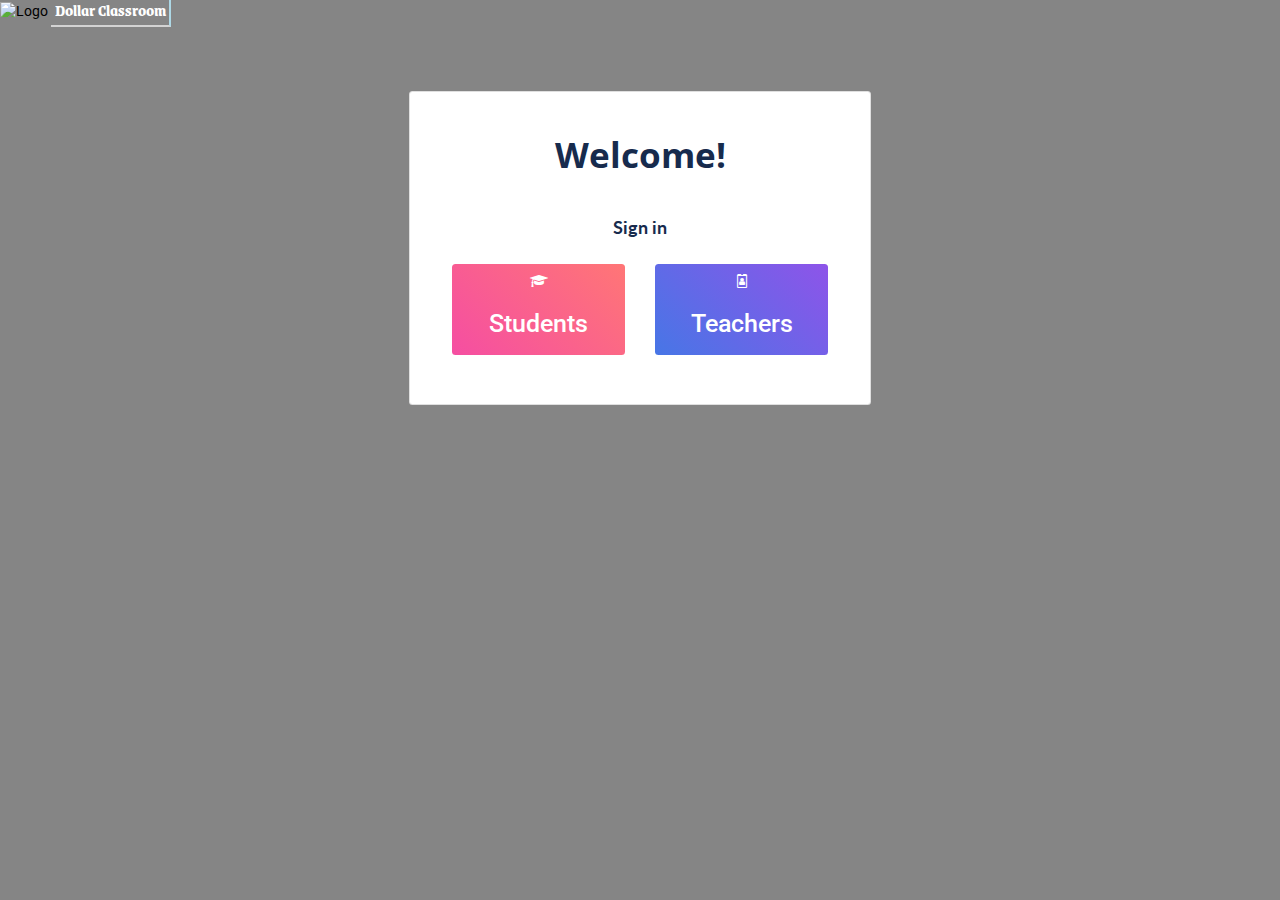
==== commit f3fe39ff: "Responsive" ====
--- a/index.html
+++ b/index.html
@@ -1,364 +1,67 @@
 <!DOCTYPE html>
 <html lang="en">
+	<head>
+	    <title>Students Login</title>
+	    <!-- Required meta tags -->
+	    <meta charset="UTF-8">
+	    <meta name="viewport" content="width=device-width, initial-scale=1.0">
+	    <meta http-equiv="X-UA-Compatible" content="ie=edge">
+	    <!-- Bootstrap CSS -->
+	    <link rel="stylesheet" href="https://stackpath.bootstrapcdn.com/bootstrap/4.3.1/css/bootstrap.min.css" integrity="sha384-ggOyR0iXCbMQv3Xipma34MD+dH/1fQ784/j6cY/iJTQUOhcWr7x9JvoRxT2MZw1T" crossorigin="anonymous">
+	    <!-- CSS -->
+	    <link rel="stylesheet" href="assets/css/styles.css">
+	    <!-- FontAwesome 4 -->
+	    <link rel="stylesheet" href="https://maxcdn.bootstrapcdn.com/font-awesome/4.7.0/css/font-awesome.min.css">
+	    <!-- Google Font -->
+	    <link href="https://fonts.googleapis.com/css?family=Abel|Abril+Fatface|Acme|Amatic+SC|Anton|Archivo+Narrow|Arimo|Arvo|Asap|Assistant|Barlow|Bitter|Bree+Serif|Cabin|Cairo|Catamaran|Cinzel|Coda|Coda+Caption:800|Comfortaa|Crete+Round|Crimson+Text|Dancing+Script|Domine|Dosis|EB+Garamond|Encode+Sans+Condensed|Exo|Exo+2|Fahkwang|Fira+Sans|Fira+Sans+Condensed|Fjalla+One|Francois+One|Grenze|Gloria+Hallelujah|Heebo|Hind|Hind+Madurai|Hind+Siliguri|Inconsolata|Indie+Flower|Jacques+Francois|Josefin+Sans|Kanit|Karla|Kdam+Thmor|Lato|Libre+Baskerville|Libre+Franklin|Lobster|Lora|Major+Mono+Display|Maven+Pro|Merriweather|Merriweather+Sans|Montserrat|Mukta|Muli|Nanum+Gothic|Noto+Sans|Noto+Sans+JP|Noto+Sans+KR|Noto+Sans+TC|Noto+Serif|Noto+Serif+SC|Nunito|Nunito+Sans|Open+Sans|Open+Sans+Condensed:300|Oswald|Oxygen|PT+Sans|PT+Sans+Caption|PT+Sans+Narrow|PT+Serif|Pacifico|Play|Playfair+Display|Poppins|Questrial|Quicksand|Rajdhani:Bold|Raleway|Righteous|Roboto|Roboto+Condensed|Roboto+Mono|Roboto+Slab|Rubik|Saira+Extra+Condensed|Sarabun|Shadows+Into+Light|Signika|Slabo+27px|Source+Code+Pro|Source+Sans+Pro|Source+Serif+Pro|Staatliches|Teko|Titillium+Web|Ubuntu|Ubuntu+Condensed|Varela+Round|Vollkorn|Work+Sans|Yanone+Kaffeesatz|ZCOOL+KuaiLe"rel="stylesheet">
+	</head>
 
-<head>
-	<meta charset="UTF-8">
-	<meta name="viewport" content="width=device-width, initial-scale=1.0">
-	<meta http-equiv="X-UA-Compatible" content="ie=edge">
-	<title>Team Dollar | Home</title>
-	<!-- Font Awesome -->
-	<link rel="stylesheet" href="./assets/vendor/fontawesome-free/css/all.min.css">
-	<!-- Bootstrap -->
-	<link rel="stylesheet" href="./assets/vendor/bootstrap/css/bootstrap.css">
-	<!-- Custom Style -->
-	<link rel="stylesheet" href="./assets/css/styles.css">
-</head>
+	<body>
 
-<body>
-
-	<!-- Feature Section -->
-	<div id="features">
-		<div class="container-fluid">
-			<div class="row">
-				<div class="d-none d-md-inline col-md-9 py-1">
-					<marquee direction="rtl">
-						Total of <span class="figures">1,239,864 </span>students are learning here, you can <a
-							href="students/index.php">join</a>
-						them.
-
-						Over <span class="figures">100,000</span> Class available on this new yet fast grow Platform
-					</marquee>
+		<section>
+			<div class="bg-img"></div>
+			<div class="bg-cover"></div>
+			<div class="container-fluid">
+				<div class="row">
+					<div>
+						<img src="assets/images/logo.png" alt="Logo" style="width: 20%">
+						<span class="brand-text p-1">Dollar Classroom</span>
+					</div>
 				</div>
-				<div class="d-none d-md-inline col-md-3 text-right features-icons-group py-1">
-					<a href="#"><i class="features-icons fab fa-twitter"></i></a>
-					<a href="#"><i class="features-icons fab fa-facebook"></i></a>
-					<a href="#"> <i class="features-icons fab fa-youtube"></i></a>
-				</div>
-			</div>
-		</div>
-	</div>
-	<!-- Navigation -->
-	<nav id="topMenu" class="navbar navbar-expand-lg py-2 navbar-light fixed-top">
-		<div class="container">
-			<div class="navbar-brand js-scroll-trigger">
-				<a href="#"><b>Dollar</b>Class</a>
-			</div>
-			<button class="navbar-toggler navbar-toggler-right" type="button" data-toggle="collapse"
-				data-target="#topNav" aria-controls="topNav" aria-expanded="false" aria-label="Toggle navigation">
-				<span class="navbar-toggler-icon"></span>
-			</button>
-			<div class="collapse navbar-collapse" id="topNav">
-				<ul class="navbar-nav ml-auto my-2 my-lg-0">
-					<li class="nav-item">
-						<a class="nav-link js-scroll-trigger" href="#features-d">Services</a>
-					</li>
-					<li class="nav-item">
-						<a class="nav-link js-scroll-trigger" href="#class">Popular Class</a>
-					</li>
-					<li class="nav-item">
-						<a class="nav-link js-scroll-trigger" href="#carouselTestim">Testimonals</a>
-					</li>
-					<li class="nav-item">
-						<a class="nav-link js-scroll-trigger" href="#contact">Contact</a>
-					</li>
-					<li class="nav-item">
-						<a class="nav-link js-scroll-trigger" href="./teachers/index.php">Login (Teachers)</a>
-					</li>
-					<li class="ml-3 nav-item">
-						<a class="nav-link js-scroll-trigger btn-enroll" href="./students/index.php">Enroll Now</a>
-					</li>
-				</ul>
-			</div>
-		</div>
-	</nav>
-
-	<!-- Modal  -->
-	<div id="modal">
-		<div class="container">
-			<h3 class="mb-4"> Sign up </h3>
-			<form action="" method="post">
-				<label for="inputEmail" class="sr-only">Email address</label>
-				<input type="email" id="inputEmail" class="form-control" placeholder="Email address" required autofocus>
-				<label for="inputPassword" class="sr-only">Password</label>
-				<input type="password" id="inputPassword" class="form-control" placeholder="Password" required>
-				<button class="btn btn-sm btn-primary btn-block" type="submit">Sign up</button>
-			</form>
-			<p class="small" style="margin-top: 10px;">Students only</p>
-		</div>
-	</div>
-
-	<!-- Big title section -->
-	<header id="masthead">
-		<div class="bg-color">
-			<div class="container h-100">
-				<div class="row h-100 align-items-center justify-content-left text-left">
-					<div class="col-lg-10 align-self-end">
-						<h1 class="text-box text-white">
-							Quality Teachings, Indept Knowlegde
-						</h1>
+				<div class="card p-5 mx-auto">
+					<div class="well text-center">
+						<h1>Welcome!</h1>
+						<p class="mt-4 mt-md-5">Sign in</p>
 					</div>
-					<div class="col-lg-8 align-self-baseline">
-						<p class="text-white-75 font-weight-light mb-5 typewriter">
-							Lorem ipsum dolor sit amet consectetur, adipisicing elit. Quis veniam sed, recusandae animi
-							enim ipsa rem, blanditiis tempore eaque ea beatae quos assumenda tempora a? Voluptate sit
-							dolor nesciunt repudiandae.
-						</p>
-						<a class="btn btn-primary btn-xl bg-dark js-scroll-trigger btn-more" href="#about">Find Out
-							More</a>
+					<div class="my-2 p-0">
+						<div class="card-deck">
+							<div class="card text-white bg-bloody" style="border: none;margin-top: 20px;">
+								<div class="text-center">
+									<i class="fa fa-graduation-cap"></i>
+									<a href="students/">
+										<h3 class="text-white">Students</h3>
+									</a>
+								</div>
+							</div>
+							<div class="card text-white bg-violet" style="border: none;margin-top: 20px;">
+								<div class="text-center">
+									<i class="fa fa-id-badge"></i>
+									<a href="teachers/">
+										<h3 class="text-white">Teachers</h3>
+									</a>
+								</div>
+							</div>
+						</div>
 					</div>
 				</div>
 			</div>
-		</div>
-	</header>
+		</section>
 
-	<!-- Features -->
-	<section id="features-d" class="section">
-		<div class="container">
-			<h5 class="section-main-header">
-				Our Service
-			</h5>
-			<h3 class="section-header">
-				What Do We Offer?
-			</h3>
-			<p class="section-subheader mb-5">
-				Lorem, ipsum dolor sit amet consectetur adipisicing elit. Rerum temporibus, atque quasi reiciendis
-				labore quidem velit minus ad minima molestiae
-			</p>
-		</div>
-		<div class="container">
-			<div class="row">
-				<div class="col-md-4 f-feature">
-					<div class="container ">
-						<img class="f-img" src="./assets/images/img/svg/016-lecture.svg" alt="">
-						<h3 class="f-heading">Content Filled Class</h3>
-						<p class="f-details">
-							Lorem ipsum dolor sit amet consectetur adipisicing elit. Laboriosam dolorem odit modi, quas
-							incidunt repellat.
-						</p>
-					</div>
-				</div>
-				<div class="col-md-4 f-feature">
-					<div class="container ">
-						<img class="f-img" src="./assets/images/img/svg/008-elearning.svg" alt="">
-						<h3 class="f-heading">Learn AnyWhere, Anytime</h3>
-						<p class="f-details">
-							Lorem ipsum dolor sit amet consectetur adipisicing elit. Laboriosam dolorem odit modi, quas
-							incidunt repellat.
-						</p>
-					</div>
-				</div>
-				<div class="col-md-4 f-feature">
-					<div class="container ">
-						<img class="f-img" src="./assets/images/img/svg/006-digital.svg" alt="">
-						<h3 class="f-heading">Get Certified</h3>
-						<p class="f-details">
-							Lorem ipsum dolor sit amet consectetur adipisicing elit. Laboriosam dolorem odit modi, quas
-							incidunt repellat.
-						</p>
-					</div>
-				</div>
-			</div>
-		</div>
-	</section>
-
-	<!-- Popular Class -->
-	<div id="class" class="section">
-		<div class="container">
-			<div class="row">
-				<div class="col-md-4">
-					<div class="card">
-						
-						<div class="card-body">
-							<h5 class="card-title">Philosophy</h5>
-							<p class="card-text">Lorem, ipsum dolor sit amet consectetur adipisicing elit. Atque veniam
-								consequuntur facilis!</p>
-						</div>
-						<ul class="list-group list-group-flush">
-							<li class="list-group-item">102 Students in class</li>
-							<li class="list-group-item">12 Tutors</li>
-						</ul>
-						<div class="card-body">
-							<a href="./students/index.php" class="card-link">Signup</a>
-							<a href="./students/index.php" class="card-link">Related</a>
-						</div>
-					</div>
-				</div>
-				<div class="col-md-4">
-					<div class="card">
-						
-						<div class="card-body">
-							<h5 class="card-title">Manchine learning</h5>
-							<p class="card-text">Lorem ipsum dolor sit amet consectetur adipisicing elit. Atque cumque
-								laudantium ullam!</p>
-						</div>
-						<ul class="list-group list-group-flush">
-							<li class="list-group-item">45 Students in class</li>
-							<li class="list-group-item">5 Tutors</li>
-							<li class="list-group-item">2 Projects </li>
-						</ul>
-						<div class="card-body">
-							<a href="#" class="card-link">Signup</a>
-							<a href="#" class="card-link">Related</a>
-						</div>
-					</div>
-				</div>
-				<div class="col-md-4">
-					<div class="card">
-						<div class="card-body">
-							<h5 class="card-title">Busniess Strategy</h5>
-							<p class="card-text">Lorem ipsum dolor sit amet consectetur adipisicing elit. Atque cumque
-								laudantium ullam!</p>
-						</div>
-						<ul class="list-group list-group-flush">
-							<li class="list-group-item">45 Students in class</li>
-							<li class="list-group-item">5 Tutors</li>
-						</ul>
-						<div class="card-body">
-							<a href="./students/index.php" class="card-link">Signup</a>
-							<a href="./students/index.php" class="card-link">Related</a>
-						</div>
-					</div>
-				</div>
-
-			</div>
-		</div>
-	</div>
-
-	<!-- Testimonals -->
-	<div id="carouselTestim" class="carousel slide section" data-ride="carousel">
-		<div class="carousel-inner">
-			<div class="carousel-item active" data-interval="10000">
-				<div class="container text-center">
-					<h3>Mark Bill</h3>
-					<p>Lorem ipsum dolor sit, amet consectetur adipisicing elit. Delectus excepturi fugiat quod alias
-						quos
-						odit nostrum, recusandae sed accusantium, debitis possimus modi est quam?</p>
-					<p>Attended <b>Philosophy</b> class with <b>23 others</b></p>
-				</div>
-			</div>
-			<div class="carousel-item" data-interval="2000">
-				<div class="container text-center">
-					<h3>Mark Bill</h3>
-					<p>Lorem ipsum dolor sit, amet consectetur adipisicing elit. Delectus excepturi fugiat quod alias
-						quos
-						odit nostrum, recusandae sed accusantium, debitis possimus modi est quam?</p>
-					<p>Attended <b>Philosophy</b> class with <b>23 others</b></p>
-				</div>
-			</div>
-			<div class="carousel-item">
-				<div class="container text-center">
-					<h3>Mark Bill</h3>
-					<p>Lorem ipsum dolor sit, amet consectetur adipisicing elit. Delectus excepturi fugiat quod alias
-						quos
-						odit nostrum, recusandae sed accusantium, debitis possimus modi est quam?</p>
-					<p>Attended <b>Philosophy</b> class with <b>23 others</b></p>
-				</div>
-			</div>
-		</div>
-		<a class="carousel-control-prev" href="#carouselTestim" role="button" data-slide="prev">
-			<span class="carousel-control-prev-icon" aria-hidden="true"></span>
-			<span class="sr-only">Previous</span>
-		</a>
-		<a class="carousel-control-next" href="#carouselTestim" role="button" data-slide="next">
-			<span class="carousel-control-next-icon" aria-hidden="true"></span>
-			<span class="sr-only">Next</span>
-		</a>
-	</div>
-
-
-	<!--Contact-->
-	<section id="contact" class="section">
-		<div class="container">
-			<div class="row flex-column text-center">
-				<div class="text-center">
-					<h2 class="section-header __black">Contact Us</h2>
-					<p class="section-subheader __black">Lorem ipsum dolor sit amet, consectetur adipisicing elit.
-						Exercitationem nesciunt vitae,<br> maiores, magni dolorum aliquam.</p>
-				</div>
-				<div id="sendmessage">Your message has been sent. Thank you!</div>
-				<div id="errormessage"></div>
-				<form action="" method="post" role="form" class="contactForm">
-					<div class="mx-auto col-md-6 col-sm-6 col-xs-12 left">
-						<div class="form-group">
-							<input type="text" name="name" class="form-control form" id="name" placeholder="Your Name"
-								data-rule="minlen:4" data-msg="Please enter at least 4 chars" />
-							<div class="validation"></div>
-						</div>
-						<div class="form-group">
-							<input type="email" class="form-control" name="email" id="email" placeholder="Your Email"
-								data-rule="email" data-msg="Please enter a valid email" />
-							<div class="validation"></div>
-						</div>
-						<div class="form-group">
-							<input type="text" class="form-control" name="subject" id="subject" placeholder="Subject"
-								data-rule="minlen:4" data-msg="Please enter at least 8 chars of subject" />
-							<div class="validation"></div>
-						</div>
-					</div>
-
-					<div class="mx-auto col-md-6 col-sm-6 col-xs-12 right">
-						<div class="form-group">
-							<textarea class="form-control" name="message" rows="5" data-rule="required"
-								data-msg="Please write something for us" placeholder="Message"></textarea>
-							<div class="validation"></div>
-						</div>
-					</div>
-
-					<div class="col-xs-12">
-						<!-- Button -->
-						<button type="submit" id="submit" name="submit"
-							class="form contact-form-button light-form-button oswald light">SEND EMAIL</button>
-					</div>
-				</form>
-
-			</div>
-		</div>
-	</section>
-	<!--/ Contact-->
-
-	<!--Footer-->
-	<footer id="footer" class="footer">
-		<div class="container text-center">
-
-			<h3>Subscribe to get latest updates on classes</h3>
-
-			<form class="mc-trial row">
-				<div class="form-group col-md-3 col-md-offset-2 col-sm-4">
-					<div class=" controls">
-						<input name="name" placeholder="Enter Your Name" class="form-control" type="text">
-					</div>
-				</div>
-				<!-- End email input -->
-				<div class="form-group col-md-3 col-sm-4">
-					<div class=" controls">
-						<input name="EMAIL" placeholder="Enter Your email" class="form-control" type="email">
-					</div>
-				</div>
-				<!-- End email input -->
-				<div class="col-md-2 col-sm-4">
-					<p>
-						<button name="submit" type="submit" class="btn btn-block btn-submit">
-							Submit <i class="fa fa-arrow-right"></i></button>
-					</p>
-				</div>
-			</form>
-			<!-- End newsletter-form -->
-			<ul class="social-links">
-				<li><a href="#link"><i class="fab fa-twitter fa-fw"></i></a></li>
-				<li><a href="#link"><i class="fab fa-facebook fa-fw"></i></a></li>
-				<li><a href="#link"><i class="fab fa-google-plus fa-fw"></i></a></li>
-				<li><a href="#link"><i class="fab fa-dribbble fa-fw"></i></a></li>
-				<li><a href="#link"><i class="fab fa-linkedin fa-fw"></i></a></li>
-			</ul>
-			©2019 Dollar Class. All rights reserved
-		</div>
-	</footer>
-	<!--/ Footer-->
-
-	<script src="./assets/vendor/jquery/jquery.min.js"></script>
-	<script src="./assets/vendor/jquery-easing/jquery.easing.min.js"></script>
-	<script src="./assets/vendor/bootstrap/js/bootstrap.bundle.js"></script>
-	<script src="./assets/script/custom.js"></script>
-</body>
-
+		<!-- Optional JavaScript -->
+		<!-- jQuery first, then Popper.js, then Bootstrap JS -->
+		<script src="https://code.jquery.com/jquery-3.3.1.slim.min.js" integrity="sha384-q8i/X+965DzO0rT7abK41JStQIAqVgRVzpbzo5smXKp4YfRvH+8abtTE1Pi6jizo" crossorigin="anonymous"></script>
+		<script src="https://cdnjs.cloudflare.com/ajax/libs/popper.js/1.14.7/umd/popper.min.js" integrity="sha384-UO2eT0CpHqdSJQ6hJty5KVphtPhzWj9WO1clHTMGa3JDZwrnQq4sF86dIHNDz0W1" crossorigin="anonymous"></script>
+		<script src="https://stackpath.bootstrapcdn.com/bootstrap/4.3.1/js/bootstrap.min.js" integrity="sha384-JjSmVgyd0p3pXB1rRibZUAYoIIy6OrQ6VrjIEaFf/nJGzIxFDsf4x0xIM+B07jRM" crossorigin="anonymous"></script>
+	</body>
+	
 </html>--- a/assets/css/styles.css
+++ b/assets/css/styles.css
@@ -1,531 +1,213 @@
-*{
-    box-sizing: border-box;
+/* You can add global styles to this file, and also import other style files */
+* {
+    padding: 0;
     margin: 0;
-    padding: 0;
-}
-html,
-body{
-    font-family: 'Laksaman',sans-serif;
-    color: #222 !important;
+    box-sizing: border-box !important;
+}
+
+html, body {
+  font-family: 'Roboto', 'Open Sans', sans-serif;
+  font-style: normal;
+  font-weight: normal;
+  font-size: 14px;
+  line-height: 19px;
+  color: black;
+  -ms-text-size-adjust: 100%;
+  -webkit-font-smoothing: antialiased;
+  -moz-osx-font-smoothing: grayscale;
+}
+
+.bg-img {
+    background-image: url('../images/exams.png');
+    background-position: center;
+    background-size: cover;
     width: 100%;
-    height: 100%;
-}
-/* Features */
-#features{
-    border-bottom: 2px solid rgba(0,0,0,0.7);
-}
-#features .figures{
-    color: rgb(13, 37, 185);
-}
-.features-icons-group{
-    background-color: #222;
-}
-.features-icons{
+    height: 100vh;
+    position: absolute;
+    top: 0;
+    left: 0;
+    filter: blur(5px);
+    -webkit-filter: blur(5px);
+    z-index: -2;
+}
+
+.bg-cover {
+    background-color: rgb(0, 0, 0, 0.6);
+    background-size: cover;
+    opacity: 0.8;
+    width: 100%;
+    height: 100vh;
+    position: absolute;
+    top: 0;
+    left: 0;
+    z-index: -1;
+}
+
+.bg-color {
+    background-image: linear-gradient(#0D25B9, #FD6585); 
+}
+
+.bg-bloody {
+    background: linear-gradient(45deg, #f54ea2, #ff7676);
+}
+
+.bg-violet {
+    background: linear-gradient(45deg, #4776e6, #8e54e9);
+}
+
+.well {
+    font-family: 'Roboto', sans-serif !important;
+    color: #172b4d;
+    font-size: 2rem !important;
+    font-weight: bold;
+}
+
+h1 {
+    font-family: 'Open sans', sans-serif !important;
+    color: #172b4d;
+    font-size: 2.5rem;
+    font-weight: bold;
+}
+
+.brand-text {
+    color: white;
+    font-size: 1.2rem;
+    font-weight: bolder;
+    border-bottom: 2px solid lightgrey;
+    border-right: 2px solid lightblue;
+    font-family: 'Grenze', verdana, serif;
+    
+}
+
+.text-black {
+    color: black !important;
+}
+
+p {
+    font-family: 'Lato', sans-serif !important;
+    font-size: 1.3rem;
+    margin-bottom:0;
+}
+
+a {
+    text-decoration: none !important;
     color: #fff;
-    margin: 0 0.5rem;
-}
-/* Top Navigation */
-#topMenu{
-    background-color: #fff;
-}
-.navbar-scrolled{
-    background-color: #fff !important;
-    margin-top: 0 !important;
-    box-shadow: 0 0.5rem 1rem rgba(0, 0, 0, 0.15);
-}
-.navbar-brand{
-    font-weight: 100;
-}
-
-.navbar-brand a b{
-    font-weight: 900;
-    font-size: 1.5rem;
-}
-.btn-enroll{
-    background-color: rgb(13, 37, 185);
-    color: white !important;
-    border-radius: 10px;
-    padding: 0.5rem;
-}
-#masthead{
-    background: url('../images/img/bg-banner.jpg') no-repeat center top;
-    margin-top: 4rem;
-    background-size: cover;
-    min-height: 550px;
-}
-#masthead .bg-color{
-    background-color: rgba(12, 11, 11, 0.82);
-    min-height: 550px;
-}
-.text-box{
-    font-size: 1.5rem;
-    text-align: center;
-    display: block;
-    padding: 1rem;
-    margin-top: 4rem;
-    text-align: left;
-}
-.typewriter{
-    margin-top: 1rem;
+    line-height: 2.5;
+}
+
+a:hover {
+    color: inherit;
+}
+
+h3 {
+    line-height: 2.0;
+}
+
+input {
+    height: 1.8rem;
+    padding: 0.7rem;
+    font-size: 16px;
+}
+
+input::-webkit-input-placeholder {
+    direction: ltr;
+    font-family: 'Roboto', sans-serif;
+}
+
+.logo {
+    width: 7rem;
+}
+
+:placeholder-shown {
+    font-family: 'Roboto', sans-serif;
+    font-size: 13px !important;
+}
+
+.box-shadow {
+    box-shadow:  0 19px 38px rgba(0,0,0,0.50), 0 30px 40px rgba(224, 127, 187, 0.42);
+}
+
+input.form-control:focus {
+    border: none !important;
+}
+
+.btn {
+    background-color: #FD6585 !important;
+    border: none;
     color: #fff;
-    font-size: 1rem;
-    text-align: left;
-    line-height: 27px;
-}
-.btn-more{
-    background-color: #FD6585 !important;
-    border: 2px solid #222;
-    padding: o.5rem 1rem;
-}
-.btn-primary{
-    background-color: rgb(13, 37, 185);
-}
-
-.btn-secondary{
-    background-color: #FD6585;
-}
-
-/* Sections */
-
-.section{
-    padding: 4rem 0;
-}
-
-.section-main-header{
-    font-size: 1rem;
-    color: rgba(255,255,255,.4);
-    font-weight: 900;
-}
-
-.section-header{
-    font-size: 1.5rem;
-    color: rgba(255,255,255,.9);
-}
-
-
-
-.section-subheader{
-    font-size: 0.9rem;
-    color: rgba(255,255,255,.7);
-}
-
-.__black{
-    color: rgba(0,0,0,.9);
-}
-
- /* Features-d */
- #features-d{
-    background-color: #242424;
-    color: white;
-}
-
-.f-feature{
-    padding: 1rem;
-    border-bottom: 4px dashed rgba(255,255,255,.4);
-    text-align: center;
-}
-
-.f-img{
-    width: 70px;
-    height: 70px;
-    margin-bottom: 1rem;
-    margin-right: 1rem;
-    color: rgba(255,255,255,0.9);
-}
-.f-heading{
-    font-size: 1.2rem;
-}
-.f-details{
-    font-size: .9rem;
-    color: rgba(255,255,255,.7);
-}
-
-/* Testimonal */
-
-
-/* MOdal */
-#modal{
-    display: none;
-    box-shadow: 0 0 20px rgba(0,0,0,0.5) inset;
-    padding: 3rem 1rem;
-    background-color: #fff;
-    border-radius: 25px;
-}
-
-#modal input{
-    margin: 0.5rem 0;
-}
-
-
-
-
-/* Edittib Bootstrap */
-@media (min-width: 576px) {
-    .container {
-      max-width: 540px;
-    }
-    #topMenu{
-        margin-top: 2.6rem;
-        background-color: #fff;
-    }
-  }
-  
-  @media (min-width: 768px) {
-    #topMenu{
-        background-color: #fff;
-    }
-    .container {
-      max-width: 620px;
-    }
-    .text-box{
+    margin-top:20px;
+}
+
+.btn-shadow{
+    padding: 0.6rem;
+    border-radius: 13px;
+    width: 8rem;
+    box-shadow:  0 19px 38px rgba(0,0,0,0.30), 0 15px 12px rgba(0,0,0,0.22);
+}
+
+.fa4 {
+    color: #172b4d;
+    font-size: 14px !important;
+}
+
+.portlet {
+    position: absolute;
+    top: 60px;
+    left: 210px;
+}
+
+.card {
+    width: 33rem;
+    margin-top: 70px;
+}
+
+#form {
+    width: 40%;
+    margin-top:70px;
+}
+
+#form-info {
+    display:flex;
+    justify-content:space-around;
+}
+
+@media(max-width: 767px) {
+    .card {
+        width: auto;
+    }
+
+    .brand-text {
+        font-size: 1rem;
+    }
+
+    h1 {
         font-size: 2rem;
-        text-align: left;
-    }
-    .typewriter{
+    }
+
+    #form {
+        width: auto;
+        margin-top:20px;
+    }
+
+    #form-info {
+        flex-direction: column;
+    }
+
+    .btn{
         font-size: 1.2rem;
-        max-width: 350px;
-    }
-    .section{
-        padding: 6rem 0;
-    }
-    .f-feature{
-        border-right: 4px dashed rgba(255,255,255,.4);
-        border-bottom: none;    }
-    
-    #modal{
-        display: block;
-        position: absolute;
-        max-width: 500px;
-        top: 250px;
-        left: 450px;
-    }
-
-    .section-main-header{
-        font-size: 1.5rem;
-    }
-    
-    .section-header{
-        font-size: 2rem;
-    }
-    
-    .section-subheader{
-        font-size: 1rem;
-    }
-    .f-icons{
-        font-size: 2rem;
-    }
-    .f-heading{
-        font-size: 1.3rem;
-    }
-    .f-details{
-        font-size: 1rem;
-    }
-    
-    
-  }
-
-
- 
-  @media (min-width: 992px) {
-    .container {
-      max-width: 860px;
-    }
-    .typewriter{
-        font-size: 1.2rem;
-        max-width: 400px;
-    }
-    #modal{
-        display: block;
-        position: absolute;
-        max-width: 500px;
-        top: 250px;
-        left: 600px;
-    }
-  }
-  
-  @media (min-width: 1200px) {
-    .container {
-      max-width: 1040px;
-    }
-    #modal{
-        display: block;
-        position: absolute;
-        max-width: 500px;
-        top: 250px;
-        left: 800px;
-    }
-  }
-
-  /* Popular Class */
-  #class.section{
-      padding: 4rem 0;
-      margin-top: -6rem;
-  }
-
-
-  #class.section img {
-      width: 115px;
-      height: 115px;
-      margin: auto;
-  }
-
-  #class .card{
-    box-shadow: 0 0 20px rgba(0,0,0,0.5);
-    min-width: 12rem;
-    max-width: 18rem;
-    padding: 1rem;
-    margin-bottom: 1rem;
-    border-radius: 15px;
-  }
-
-  .card .card-title{
-      font-size: 1.5rem;
-      font-weight: 700;
-  }
-  .card .card-text{
-      font-size: .9rem;
-      color: rgba(0,0,0,0.7);
-  }
-  .card .list-group{
-      font-size: .9rem;
-      color: #FD6585;
-  }
-  .card .card-body a{
-      color: #242424;
-  }
-
-#carouselTestim{
-    background: linear-gradient(to bottom, rgba(0, 0, 0, 0.5) 0, rgba(0, 0,0, 0.8) 100%), url('../images/img/active.jpg');
-    color: white;
-    background-attachment: fixed;
-    background-repeat: no-repeat;
-    background-size: cover;
-    filter: blur(0.4)
-}
-
-#carouselTestim h3{
-    font-size: 1.5rem;
-}
-#carouselTestim p{
-    font-size: .9rem;
-}
-
-#carouselTestim .carousel-item .container{
-    max-width: 567px;
-    margin: 0 auto;
-    text-align: center;
-    
-}
-
-a.carousel-control-prev,
-a.carousel-control-next{
-    top: 80%;
-}
-
-a.carousel-control-prev{
-    left: 35%;
-}
-a.carousel-control-next{
-    right: 35%;
-}
-
-/***********************************
-Contact Us
-************************************/
-.contact form .form {
-    width: 100%;
-    height: auto;
-    padding: 15px 15px 12px;
-    font-size: 18px;
-    margin-bottom: 18px;
-    color: #7f7f7f;
-    letter-spacing: 0.5px;
-}
-#contact .form-control {
-    background: #fafafa;
-    border: 1px solid rgba(119, 81, 81, 0.34);
-    width: 100%;
-	margin-bottom: 15px;
-    border-radius: 0;
-
-}
-.textarea {
-    height: 228px;
-    max-width: 100%;
-    max-height: 229px;
-}
-.light {
-    font-weight: 100;
-}
-.white{
-    color: #fff !important;
-}
-
-.validation {
-    color: red;
-    display:none;
-    margin: 0 0 20px;
-    font-weight:400;
-    font-size:13px;
-}
-
-#sendmessage {
-    color: green;
-    border:1px solid green;
-    display:none;
-    text-align:center;
-    padding:15px;
-    font-weight:600;
-    margin-bottom:15px;
-}
-
-#errormessage {
-    color: red;
-    display:none;
-    border:1px solid red;
-    text-align:center;
-    padding:15px;
-    font-weight:600;
-    margin-bottom:15px;
-}
-
-#sendmessage.show, #errormessage.show, .show {
-	display:block;
-}
-
-.btn-submit{
-    background-color: #FD6585;
-}
-
-form.mc-trial{
-    justify-content: center;
-}
-
-/***********************************
-Footer
-************************************/
-.footer {
-    padding: 60px 0 20px;
-    background: #111;
-    color: #ccc;
-}
-.footer a {
-    color: #fff;
-}
-
-.footer h3{
-	font-weight: 300;
-	letter-spacing: 0.05em;
-	margin: 0 0 40px;
-	font-size: 24px;
-}
-.footer .form-control {
-    border-radius: 30px;
-    border: none;
-    background: rgba(255,255,255,.1);
-    padding-left: 30px;
-    color: #e5e6e7;
-    margin-bottom: 0;
-    height: 48px;
-}
-.footer .social-links li a {
-    color: #fff;
-    font-size: 32px;
-    line-height: 50px;
-    border-radius: 50%;
-    text-align: center;
-    -webkit-transition: all .3s ease-out;
-    transition: all .3s ease-out;
-}
-.footer .social-links li {
-    display: inline-block;
-    margin: 0 25px 25px;
-    -webkit-transition: all .3s ease-out;
-    transition: all .3s ease-out;
-}
-.footer .mc-trial {
-    margin: 20px 0;
-}
-.footer .social-links {
-    list-style: none;
-    padding: 0;
-    margin: 30px 0 40px;
-    padding: 40px 0 0;
-    border-bottom: 1px solid rgba(255,255,255,0.2);
-}
-.btn-submit:hover, .btn-submit:focus{
-    background-color: #FD6585;
-    color: #fff;
-}
-.btn-submit{
-	padding: 14px 12px;
-	border-radius: 50px;
-	text-transform: uppercase;
-    background-color: #FD6585;
-    color: #fff;
-}
-.btn-submit i{
-	padding-left: 8px;
-}
-
-.btn-sec {
-    margin-top: 20px;
-}
-.ser-btn {
-    padding: 10px 18px;
-    border: 0px;
-    background-color: #222935;
-    color: #fff;
-    border-radius: 3px;
-    display: inline-block;
-    margin-bottom: 20px;
-}
-.mem-info{
-    padding: 45px 10px 0px;
-    background-color: #eee;
-}
-.mem-info h4 {
-    font-size: 18px;
-    padding: 10px 0px;
-}
-.mem-info h3{
-    font-size: 24px;
-    padding: 15px 0px;
-}
-.mem-info h5
-{
-    margin-top: 10px;
-    margin-bottom: 10px;
-}
-.mem-info p {
-    margin: 0 0 10px;
-}
-.agent-social li {
-    display: inline-block;
-    padding: 0px 10px 0px 0px;
-    margin-bottom: 10px;
-}
-.btn {
-    padding: 10px 20px;
-}
-.light-form-button{
-    background: #FD6585;
-    border: 1px solid rgba(119, 81, 81, 0.34);
-    width: 24%;
-    padding: 10px 10px;
-    margin-bottom: 15px;
-    color: #fff;
-    border: 1px solid rgba(119, 81, 81, 0.34);
-    width: 24%;
-    margin-bottom: 15px;
-     -webkit-transition: all 0.3s ease-in-out;
-  -moz-transition: all 0.3s ease-in-out;
-  transition: all 0.3s ease-in-out;
-}
-.btn-green, .btn-green:hover{
-    background-color: #FD6585;
-    color: #fff;
-}
-.footer .form-control:focus{
-    box-shadow: none;
+    }
+}
+
+@media(min-width: 768px) and (max-width: 991px) {
+    .card {
+        width: 700px;
+    } 
+
+    #form {
+        width:70%;
+    }
+
+    p {
+        font-size: 1.6rem;
+    }
 }